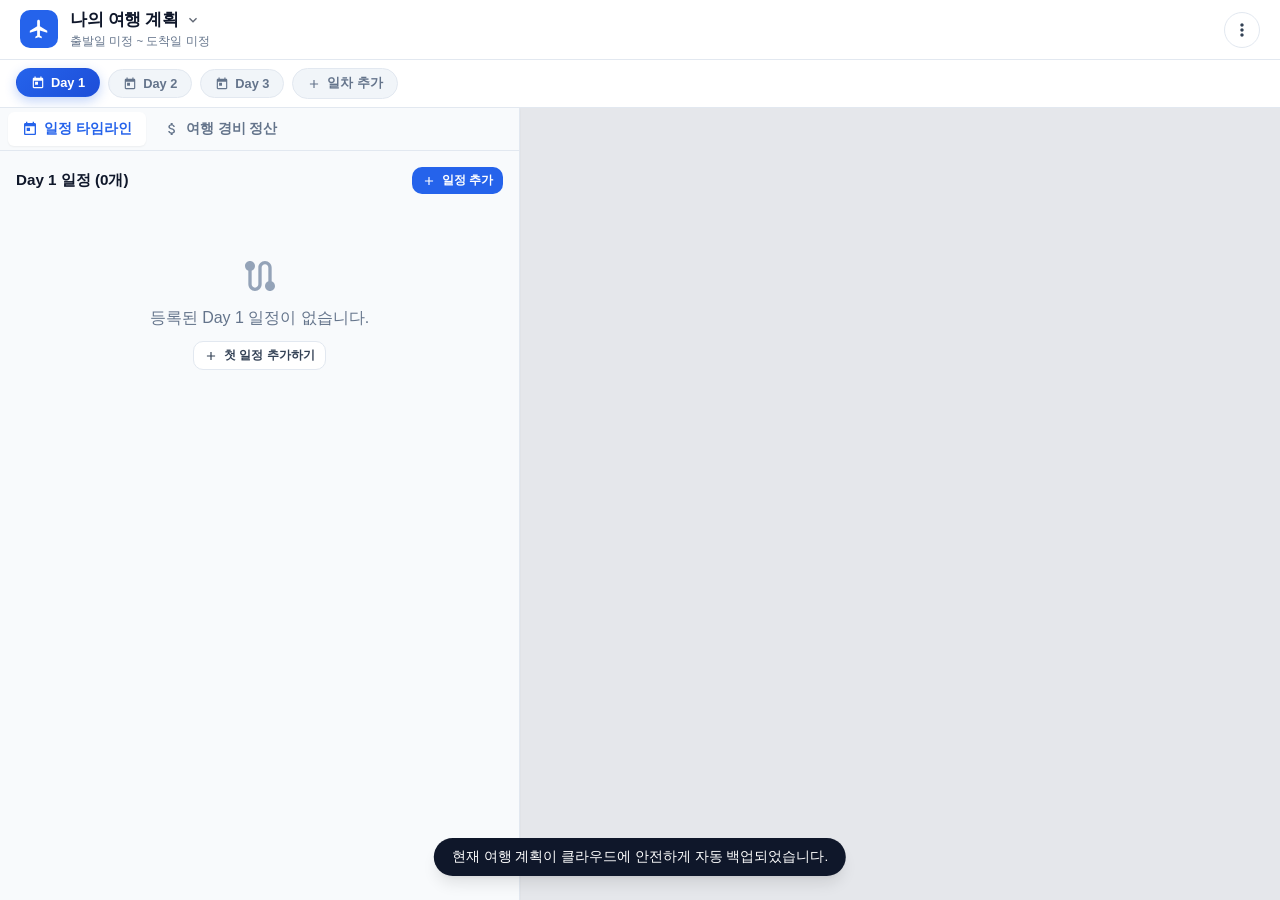
==== index.html @ 0f8a9bb4 "feat(bottomsheet): 바텀시트 손잡이 1:1 실시간 드래그 추종 및 본문 최상단 스크롤 풀다운 축소 구현 - 손잡이 드래그 중 CSS !important 충돌을 원천 " ====
<!DOCTYPE html>
<html lang="ko">
<head>
  <!--
    @intent MyTripLog 모바일 바텀시트 손잡이 1:1 실시간 드래그 추종 및 바디 풀다운 축소 제스처 최적화
    @agent  Gemini/manager-develop
    @branch feat/mytriplog-core
    @author @developer_name
    @date   2026-09-29
  -->
  <meta charset="UTF-8" />
  <meta name="viewport" content="width=device-width, initial-scale=1.0, maximum-scale=1.0, user-scalable=no" />
  <title>MyTripLog - 여행 일정 & 1/N 최소 송금 정산기</title>

  <!-- 파비콘 설정 (404 방지 및 브라우저 탭 아이콘) -->
  <link rel="icon" type="image/svg+xml" href="favicon.svg" />
  <link rel="alternate icon" type="image/x-icon" href="favicon.ico" />
  <link rel="apple-touch-icon" href="favicon.svg" />

  <!--
    오픈소스 지도 엔진:
    - Leaflet(OpenStreetMap) 기반의 가볍고 안정적인 여행 지도 뷰포트
  -->
  <link rel="stylesheet" href="https://unpkg.com/leaflet@1.9.4/dist/leaflet.css" crossorigin="" />
  <script src="https://unpkg.com/leaflet@1.9.4/dist/leaflet.js" crossorigin=""></script>

  <!-- LZ-String CDN (무서버 압축 공유) -->
  <script src="https://cdnjs.cloudflare.com/ajax/libs/lz-string/1.5.0/lz-string.min.js" crossorigin=""></script>

  <!-- 스타일시트 (캐시 버스팅 적용) -->
  <link rel="stylesheet" href="css/reset.css?v=20260929_2230" />
  <link rel="stylesheet" href="css/variables.css?v=20260929_2230" />
  <link rel="stylesheet" href="css/layout.css?v=20260929_2230" />
  <link rel="stylesheet" href="css/components.css?v=20260929_2230" />
</head>
<body>
  <div class="app-container">
    <!-- 상단 헤더 -->
    <header class="app-header">
      <div class="header-brand">
        <div class="brand-logo-badge">
          <!-- 비행기 SVG 아이콘 -->
          <svg xmlns="http://www.w3.org/2000/svg" viewBox="0 0 24 24" width="22" height="22" fill="currentColor">
            <path d="M21 16v-2l-8-5V3.5c0-.83-.67-1.5-1.5-1.5S10 2.67 10 3.5V9l-8 5v2l8-2.5V19l-2 1.5V22l3.5-1 3.5 1v-1.5L13 19v-5.5l8 2.5z"/>
          </svg>
        </div>
        <div class="brand-info brand-info-clickable" id="brand-info" role="button" tabindex="0" title="여행 계획 목록 및 비교 열기" style="cursor: pointer;">
          <div class="brand-title-wrap" style="display: inline-flex; align-items: center; gap: 6px;">
            <h1 id="trip-title" class="brand-title">로딩 중...</h1>
            <svg class="brand-title-arrow" xmlns="http://www.w3.org/2000/svg" viewBox="0 0 24 24" width="16" height="16" fill="currentColor" aria-hidden="true" style="opacity: 0.7; flex-shrink: 0;">
              <path d="M7.41 8.59L12 13.17l4.59-4.58L18 10l-6 6-6-6 1.41-1.41z"/>
            </svg>
          </div>
          <div class="brand-meta-row">
            <span id="trip-dday-badge" class="trip-dday-badge hidden">D-Day</span>
            <span id="trip-period" class="brand-period">기간 로딩 중</span>
            <span id="trip-summary-chip" class="trip-summary-chip hidden">일정 요약</span>
          </div>
        </div>
      </div>

      <div class="header-actions">
        <button type="button" id="btn-header-menu" class="btn-header-menu" title="메뉴 열기" aria-label="메뉴 열기" aria-expanded="false">
          <!-- 세로 더보기 점 3개 SVG 아이콘 -->
          <svg xmlns="http://www.w3.org/2000/svg" viewBox="0 0 24 24" width="20" height="20" fill="currentColor">
            <path d="M12 8c1.1 0 2-.9 2-2s-.9-2-2-2-2 .9-2 2 .9 2 2 2zm0 2c-1.1 0-2 .9-2 2s.9 2 2 2 2-.9 2-2-.9-2-2-2zm0 6c-1.1 0-2 .9-2 2s.9 2 2 2 2-.9 2-2-.9-2-2-2z"/>
          </svg>
        </button>
        <!-- 헤더 드롭다운 메뉴 -->
        <div id="header-dropdown-menu" class="header-dropdown-menu hidden" role="menu" aria-label="헤더 설정 메뉴">
          <button type="button" id="btn-menu-edit-trip" class="dropdown-menu-item" role="menuitem">
            <svg xmlns="http://www.w3.org/2000/svg" viewBox="0 0 24 24" width="16" height="16" fill="currentColor">
              <path d="M3 17.25V21h3.75L17.81 9.94l-3.75-3.75L3 17.25zM20.71 7.04c.39-.39.39-1.02 0-1.41l-2.34-2.34c-.39-.39-1.02-.39-1.41 0l-1.83 1.83 3.75 3.75 1.83-1.83z"/>
            </svg>
            <span>여행 정보 수정</span>
          </button>
          <button type="button" id="btn-menu-manage-trips" class="dropdown-menu-item" role="menuitem">
            <svg xmlns="http://www.w3.org/2000/svg" viewBox="0 0 24 24" width="16" height="16" fill="currentColor">
              <path d="M10 4H4c-1.1 0-1.99.9-1.99 2L2 18c0 1.1.9 2 2 2h16c1.1 0 2-.9 2-2V8c0-1.1-.9-2-2-2h-8l-2-2z"/>
            </svg>
            <span>여행 계획 목록 및 비교</span>
          </button>
          <button type="button" id="btn-menu-copy-share" class="dropdown-menu-item" role="menuitem">
            <svg xmlns="http://www.w3.org/2000/svg" viewBox="0 0 24 24" width="16" height="16" fill="currentColor">
              <path d="M3.9 12c0-1.71 1.39-3.1 3.1-3.1h4V7H7c-2.76 0-5 2.24-5 5s2.24 5 5 5h4v-1.9H7c-1.71 0-3.1-1.39-3.1-3.1zM8 13h8v-2H8v2zm9-6h-4v1.9h4c1.71 0 3.1 1.39 3.1 3.1s-1.39 3.1-3.1 3.1h-4V17h4c2.76 0 5-2.24 5-5s-2.24-5-5-5z"/>
            </svg>
            <span>여행 일정 링크 복사</span>
          </button>
          <button type="button" id="btn-menu-maps-config" class="dropdown-menu-item" role="menuitem">
            <svg xmlns="http://www.w3.org/2000/svg" viewBox="0 0 24 24" width="16" height="16" fill="currentColor">
              <path d="M20.5 3l-.16.03L15 5.1 9 3 3.36 4.9c-.21.07-.36.25-.36.48V20.5c0 .28.22.5.5.5l.16-.03L9 18.9l6 2.1 5.64-1.9c.21-.07.36-.25.36-.48V3.5c0-.28-.22-.5-.5-.5zM15 19l-6-2.11V5l6 2.11V19z"/>
            </svg>
            <span>Google Maps 키 설정</span>
          </button>
          <div class="dropdown-menu-divider"></div>
          <button type="button" id="btn-menu-cloud-sync" class="dropdown-menu-item dropdown-menu-cloud" role="menuitem">
            <div class="cloud-menu-icon-wrap">
              <svg xmlns="http://www.w3.org/2000/svg" viewBox="0 0 24 24" width="16" height="16" fill="currentColor">
                <path d="M19.35 10.04C18.67 6.59 15.64 4 12 4 9.11 4 6.6 5.64 5.35 8.04 2.34 8.36 0 10.91 0 14c0 3.31 2.69 6 6 6h13c2.76 0 5-2.24 5-5 0-2.64-2.05-4.78-4.65-4.96zM10 13v-3l4 4-4 4v-3H6v-2h4z"/>
              </svg>
              <span class="sync-dot active"></span>
            </div>
            <div class="cloud-menu-text">
              <span>클라우드 동기화 상태</span>
              <small id="header-menu-cloud-status">실시간 자동 저장 중</small>
            </div>
          </button>
        </div>
      </div>
    </header>

    <!-- 상단 일차(Day) 칩 슬라이더 바 (모바일 및 데스크톱 공통 상단 네비게이션) -->
    <div class="day-chip-slider-wrapper" id="day-chip-slider-wrapper">
      <div class="day-selector-bar" id="day-selector-bar">
        <!-- 일차 칩 동적 렌더링 -->
      </div>
    </div>

    <!-- 메인 분할 뷰 -->
    <main class="app-body">
      <!-- 좌측 사이드 패널 (모바일에서는 출몰형 바텀시트로 변환) -->
      <aside class="side-panel sheet-half" id="side-panel">
        <!-- 모바일 바텀시트 전용 핸들 컨테이너 -->
        <div class="bottom-sheet-handle-container">
          <div class="bottom-sheet-handle" id="bottom-sheet-handle" title="드래그하거나 탭하여 크기 조절">
            <div class="bottom-sheet-handle-bar"></div>
          </div>
        </div>

        <!-- 기능 네비게이션 탭 -->
        <!-- 기능 네비게이션 탭 (일정, 경비) -->
        <nav class="panel-nav-tabs">
          <button type="button" class="panel-nav-btn active" id="tab-timeline">
            <svg xmlns="http://www.w3.org/2000/svg" viewBox="0 0 24 24" width="16" height="16" fill="currentColor">
              <path d="M19 3h-1V1h-2v2H8V1H6v2H5c-1.11 0-1.99.9-1.99 2L3 19c0 1.1.89 2 2 2h14c1.1 0 2-.9 2-2V5c0-1.1-.9-2-2-2zm0 16H5V8h14v11zM7 10h5v5H7z"/>
            </svg>
            <span>일정 타임라인</span>
          </button>
          <button type="button" class="panel-nav-btn" id="tab-expense">
            <svg xmlns="http://www.w3.org/2000/svg" viewBox="0 0 24 24" width="16" height="16" fill="currentColor">
              <path d="M11.8 10.9c-2.27-.59-3-1.2-3-2.15 0-1.09 1.01-1.85 2.7-1.85 1.78 0 2.44.85 2.5 2.1h2.21c-.07-1.72-1.12-3.3-3.21-3.81V3h-3v2.16c-1.94.42-3.5 1.68-3.5 3.61 0 2.31 1.91 3.46 4.7 4.13 2.5.6 3 1.48 3 2.41 0 .69-.49 1.79-2.7 1.79-2.06 0-2.87-.92-2.98-2.1h-2.2c.12 2.19 1.76 3.42 3.68 3.83V21h3v-2.15c1.95-.37 3.5-1.5 3.5-3.55 0-2.84-2.43-3.81-4.7-4.4z"/>
            </svg>
            <span>여행 경비 정산</span>
          </button>
        </nav>

        <!-- 탭 컨텐츠 영역 -->
        <div class="panel-content-area" id="panel-content-area">
          <!-- 타임라인 또는 정산 또는 공유 렌더링 -->
        </div>
      </aside>

      <!-- 우측 여행 지도 뷰포트 영역 -->
      <section class="map-view-container" aria-label="여행 지도">
        <div id="map-container"></div>
      </section>
    </main>

    <!-- 모바일 전용 네이티브 앱 스타일 하단 네비게이션 바 -->
    <nav class="mobile-bottom-nav" id="mobile-bottom-nav" aria-label="모바일 하단 내비게이션">
      <button type="button" class="m-nav-item" id="m-nav-map" data-target="map">
        <div class="m-nav-icon">
          <!-- 지도 SVG 아이콘 -->
          <svg xmlns="http://www.w3.org/2000/svg" viewBox="0 0 24 24" width="22" height="22" fill="currentColor">
            <path d="M20.5 3l-.16.03L15 5.1 9 3 3.36 4.9c-.21.07-.36.25-.36.48V20.5c0 .28.22.5.5.5l.16-.03L9 18.9l6 2.1 5.64-1.9c.21-.07.36-.25.36-.48V3.5c0-.28-.22-.5-.5-.5zM15 19l-6-2.11V5l6 2.11V19z"/>
          </svg>
        </div>
        <span class="m-nav-label">지도</span>
      </button>

      <button type="button" class="m-nav-item" id="m-nav-timeline" data-target="timeline">
        <div class="m-nav-icon">
          <!-- 캘린더/일정 SVG 아이콘 -->
          <svg xmlns="http://www.w3.org/2000/svg" viewBox="0 0 24 24" width="22" height="22" fill="currentColor">
            <path d="M19 3h-1V1h-2v2H8V1H6v2H5c-1.11 0-1.99.9-1.99 2L3 19c0 1.1.89 2 2 2h14c1.1 0 2-.9 2-2V5c0-1.1-.9-2-2-2zm0 16H5V8h14v11zM7 10h5v5H7z"/>
          </svg>
        </div>
        <span class="m-nav-label">일정</span>
      </button>

      <button type="button" class="m-nav-item" id="m-nav-add" title="새 일정 추가" aria-label="새 일정 추가">
        <div class="m-nav-icon">
          <!-- 플러스 SVG 아이콘 -->
          <svg xmlns="http://www.w3.org/2000/svg" viewBox="0 0 24 24" width="22" height="22" fill="currentColor">
            <path d="M19 13h-6v6h-2v-6H5v-2h6V5h2v6h6v2z"/>
          </svg>
        </div>
        <span class="m-nav-label">추가</span>
      </button>

      <button type="button" class="m-nav-item" id="m-nav-expense" data-target="expense">
        <div class="m-nav-icon">
          <!-- 경비/화폐 SVG 아이콘 -->
          <svg xmlns="http://www.w3.org/2000/svg" viewBox="0 0 24 24" width="22" height="22" fill="currentColor">
            <path d="M11.8 10.9c-2.27-.59-3-1.2-3-2.15 0-1.09 1.01-1.85 2.7-1.85 1.78 0 2.44.85 2.5 2.1h2.21c-.07-1.72-1.12-3.3-3.21-3.81V3h-3v2.16c-1.94.42-3.5 1.68-3.5 3.61 0 2.31 1.91 3.46 4.7 4.13 2.5.6 3 1.48 3 2.41 0 .69-.49 1.79-2.7 1.79-2.06 0-2.87-.92-2.98-2.1h-2.2c.12 2.19 1.76 3.42 3.68 3.83V21h3v-2.15c1.95-.37 3.5-1.5 3.5-3.55 0-2.84-2.43-3.81-4.7-4.4z"/>
          </svg>
        </div>
        <span class="m-nav-label">경비</span>
      </button>
    </nav>
  </div>

  <!-- 지도 핀 위치 선택 오버레이 바 -->
  <div id="pin-picker-bar" class="pin-picker-bar hidden">
    <div class="pin-picker-info">
      <span class="pin-picker-guide">지도에서 원하는 위치를 클릭하세요</span>
      <span class="pin-picker-address" id="pin-picker-address">위치를 선택해 주세요</span>
    </div>
    <div class="pin-picker-actions">
      <button type="button" id="btn-pin-picker-cancel" class="btn btn-secondary btn-sm">취소</button>
      <button type="button" id="btn-pin-picker-confirm" class="btn btn-primary btn-sm" disabled>선택 완료</button>
    </div>
  </div>

  <!-- 공통 모달 대화상자 -->
  <div class="modal-overlay" id="modal-overlay" role="dialog" aria-modal="true">
    <div class="modal-dialog">
      <div class="modal-header">
        <h2 id="modal-title" class="modal-title">일정 편집</h2>
        <button type="button" id="modal-close-btn" class="btn-icon" aria-label="닫기">
          <svg xmlns="http://www.w3.org/2000/svg" viewBox="0 0 24 24" width="20" height="20" fill="currentColor">
            <path d="M19 6.41L17.59 5 12 10.59 6.41 5 5 6.41 10.59 12 5 17.59 6.41 19 12 13.41 17.59 19 19 17.59 13.41 12z"/>
          </svg>
        </button>
      </div>
      <div class="modal-body" id="modal-container">
        <!-- 동적 폼 삽입 -->
      </div>
    </div>
  </div>

  <!-- 사진 전체 화면 라이트박스 (갤러리 네비게이션 및 카운터 포함) -->
  <div class="lightbox-overlay" id="lightbox-overlay" role="dialog" aria-modal="true">
    <button type="button" class="lightbox-close-btn" id="btn-close-lightbox" title="닫기">&times;</button>
    <button type="button" class="lightbox-nav-btn prev hidden" id="btn-lightbox-prev" title="이전 사진">
      <svg xmlns="http://www.w3.org/2000/svg" viewBox="0 0 24 24" width="28" height="28" fill="currentColor"><path d="M15.41 7.41L14 6l-6 6 6 6 1.41-1.41L10.83 12z"/></svg>
    </button>
    <div class="lightbox-content-box">
      <img id="lightbox-img" src="" alt="확대 사진" />
      <div id="lightbox-counter" class="lightbox-counter hidden">1 / 1</div>
    </div>
    <button type="button" class="lightbox-nav-btn next hidden" id="btn-lightbox-next" title="다음 사진">
      <svg xmlns="http://www.w3.org/2000/svg" viewBox="0 0 24 24" width="28" height="28" fill="currentColor"><path d="M10 6L8.59 7.41 13.17 12l-4.58 4.59L10 18l6-6z"/></svg>
    </button>
  </div>

  <!-- 토스트 알림 컨테이너 -->
  <div class="toast-container" id="toast-container"></div>

  <!-- Supabase 공식 클라이언트 라이브러리 및 연동 매니저 -->
  <script src="https://cdn.jsdelivr.net/npm/@supabase/supabase-js@2"></script>
  <script src="js/supabase.js?v=20260929_2230"></script>

  <!-- 스크립트 모듈 로드 (캐시 버스팅 적용) -->
  <script src="js/icons.js?v=20260929_2230"></script>
  <script src="js/db.js?v=20260929_2230"></script>
  <script src="js/expense.js?v=20260929_2230"></script>
  <script src="js/store.js?v=20260929_2230"></script>
  <script src="js/geocoder.js?v=20260929_2230"></script>
  <script src="js/map.js?v=20260929_2230"></script>
  <script src="js/forms.js?v=20260929_2230"></script>
  <script src="js/share.js?v=20260929_2230"></script>
  <script src="js/app.js?v=20260929_2230"></script>
</body>
</html>
---- css/variables.css ----
/**
 * @intent 디자인 시스템 토큰(CSS 변수) - 색상, 여백, 타이포그래피, 그림자, Z-Index
 * @agent  Gemini/manager-develop
 * @branch feat/mytriplog-core
 * @author @developer_name
 * @date   2026-09-29
 */

:root {
  /* 주요 브랜드 및 테마 색상 */
  --primary-50: #eff6ff;
  --primary-100: #dbeafe;
  --primary-500: #3b82f6;
  --primary-600: #2563eb;
  --primary-700: #1d4ed8;

  --accent-teal: #0d9488;
  --accent-emerald: #059669;
  --accent-amber: #d97706;
  --accent-rose: #e11d48;
  --accent-purple: #7c3aed;
  --accent-cyan: #0891b2;

  /* 6대 카테고리 컬러 */
  --cat-flight: #2563eb;
  --cat-airport: #0891b2;
  --cat-hotel: #7c3aed;
  --cat-attraction: #059669;
  --cat-dining: #d97706;
  --cat-transit: #4b5563;

  /* 일차별 테마 컬러 */
  --day-1: #2563eb;
  --day-2: #059669;
  --day-3: #d97706;
  --day-4: #db2777;
  --day-5: #7c3aed;

  /* 뉴트럴 그레이 스케일 */
  --gray-50: #f8fafc;
  --gray-100: #f1f5f9;
  --gray-200: #e2e8f0;
  --gray-300: #cbd5e1;
  --gray-400: #94a3b8;
  --gray-500: #64748b;
  --gray-600: #475569;
  --gray-700: #334155;
  --gray-800: #1e293b;
  --gray-900: #0f172a;

  /* 서피스 및 배경 */
  --bg-app: #f1f5f9;
  --bg-surface: #ffffff;
  --bg-surface-subtle: #f8fafc;

  /* 텍스트 */
  --text-main: #0f172a;
  --text-muted: #64748b;
  --text-dim: #94a3b8;
  --text-inverse: #ffffff;

  /* 테두리 및 라디우스 */
  --border-subtle: #e2e8f0;
  --border-focus: #3b82f6;
  --radius-sm: 6px;
  --radius-md: 10px;
  --radius-lg: 16px;
  --radius-full: 9999px;

  /* 그림자 */
  --shadow-sm: 0 1px 2px 0 rgba(0, 0, 0, 0.05);
  --shadow-md: 0 4px 6px -1px rgba(0, 0, 0, 0.08), 0 2px 4px -2px rgba(0, 0, 0, 0.06);
  --shadow-lg: 0 10px 15px -3px rgba(0, 0, 0, 0.1), 0 4px 6px -4px rgba(0, 0, 0, 0.08);
  --shadow-sheet: 0 -8px 24px -4px rgba(0, 0, 0, 0.15);

  /* 애니메이션 및 전환 */
  --transition-fast: 150ms ease;
  --transition-normal: 250ms ease;
  --transition-slow: 350ms cubic-bezier(0.16, 1, 0.3, 1);

  /* 레이아웃 계층 (Z-Index) - 바텀시트 및 내비게이션 위로 모달 최상단 노출 보장 */
  --z-map: 1;
  --z-map-controls: 500;
  --z-panel: 1000;
  --z-header: 2000;
  --z-day-chips: 2100;
  --z-bottomsheet: 8000;
  --z-bottom-nav: 9000;
  --z-dropdown: 9500;
  --z-modal: 10000;
  --z-lightbox: 11000;
  --z-toast: 12000;


  /* 트래블 앱 감성 그라디언트 토큰 */
  --grad-travel-hero: linear-gradient(135deg, #1e40af 0%, #3b82f6 50%, #06b6d4 100%);
  --grad-card-shine: linear-gradient(120deg, rgba(255, 255, 255, 0.6) 0%, rgba(255, 255, 255, 0) 100%);
  --grad-day-active: linear-gradient(135deg, #2563eb 0%, #1d4ed8 100%);
  --grad-expense-hero: linear-gradient(135deg, #0f172a 0%, #1e293b 60%, #334155 100%);
  --grad-dday-badge: linear-gradient(135deg, #f97316 0%, #ea580c 100%);

  /* 스루라인(동선 연결선) 토큰 */
  --timeline-line-color: #cbd5e1;
  --timeline-line-active: #3b82f6;
  --timeline-line-width: 2px;
  --timeline-node-size: 26px;

  /* 애플 및 네이티브 모바일 앱 스타일 소프트 섀도우 */
  --shadow-card-elevated: 0 10px 25px -5px rgba(15, 23, 42, 0.08), 0 8px 10px -6px rgba(15, 23, 42, 0.04);
  --shadow-app-float: 0 20px 35px -8px rgba(15, 23, 42, 0.14), 0 6px 14px -3px rgba(15, 23, 42, 0.06);
  --shadow-glow-primary: 0 4px 16px rgba(37, 99, 235, 0.3);
  --shadow-glow-day: 0 4px 12px rgba(37, 99, 235, 0.28);

  /* 글래스모피즘 서피스 토큰 */
  --glass-bg: rgba(255, 255, 255, 0.85);
  --glass-border: rgba(255, 255, 255, 0.45);
  --glass-blur: blur(20px);
  --glass-shadow: 0 8px 32px 0 rgba(31, 38, 135, 0.07);

  /* 반응형 및 SafeArea 토큰 */
  --safe-area-top: env(safe-area-inset-top, 0px);
  --safe-area-bottom: env(safe-area-inset-bottom, 0px);
  --app-height: 100dvh;
}
---- css/layout.css ----
/**
 * @intent 반응형 스플릿 뷰(Desktop) & 3단계 터치 바텀시트(Mobile) 레이아웃
 * @agent  Gemini/manager-develop
 * @branch feat/mytriplog-core
 * @author @developer_name
 * @date   2026-09-29
 */

/* 전체 뷰포트 레이아웃 */
.app-container {
  display: flex;
  flex-direction: column;
  height: 100vh;
  height: var(--app-height, 100dvh);
  min-height: -webkit-fill-available;
  width: 100vw;
  overflow: hidden;
  background-color: var(--bg-app);
}


/* 상단 메인 헤더 */
.app-header {
  display: flex;
  align-items: center;
  justify-content: space-between;
  height: 60px;
  padding: 0 20px;
  background-color: var(--bg-surface);
  border-bottom: 1px solid var(--border-subtle);
  z-index: var(--z-header);
  flex-shrink: 0;
}

.header-brand {
  display: flex;
  align-items: center;
  gap: 12px;
  min-width: 0;
}

.brand-logo-badge {
  display: flex;
  align-items: center;
  justify-content: center;
  width: 38px;
  height: 38px;
  border-radius: var(--radius-md);
  background-color: var(--primary-600);
  color: #ffffff;
  flex-shrink: 0;
}

.brand-info {
  display: flex;
  flex-direction: column;
  justify-content: center;
  min-width: 0;
}

.brand-title {
  font-size: 1.05rem;
  font-weight: 700;
  color: var(--text-main);
  letter-spacing: -0.02em;
  line-height: 1.25;
  white-space: nowrap;
  overflow: hidden;
  text-overflow: ellipsis;
}

.brand-period {
  font-size: 0.72rem;
  color: var(--text-muted);
  font-weight: 500;
  white-space: nowrap;
  overflow: hidden;
  text-overflow: ellipsis;
}

.brand-meta-row {
  display: flex;
  align-items: center;
  gap: 6px;
  margin-top: 3px;
  min-width: 0;
}

.trip-dday-badge {
  display: inline-flex;
  align-items: center;
  justify-content: center;
  padding: 1.5px 7px;
  border-radius: var(--radius-full);
  font-size: 0.68rem;
  font-weight: 700;
  color: #ffffff;
  background: var(--grad-dday-badge);
  box-shadow: 0 2px 6px rgba(234, 88, 12, 0.28);
  white-space: nowrap;
  flex-shrink: 0;
  letter-spacing: -0.01em;
}

.trip-dday-badge.hidden {
  display: none !important;
}

.trip-summary-chip {
  display: inline-flex;
  align-items: center;
  padding: 1.5px 6px;
  border-radius: var(--radius-full);
  font-size: 0.68rem;
  font-weight: 600;
  color: var(--primary-700);
  background-color: var(--primary-50);
  border: 1px solid var(--primary-100);
  white-space: nowrap;
  flex-shrink: 0;
}

.trip-summary-chip.hidden {
  display: none !important;
}

.header-actions {
  display: flex;
  align-items: center;
  gap: 8px;
  flex-shrink: 0;
  position: relative;
}

/* 헤더 액션 버튼 (데스크톱 컴팩트 캡슐 / 모바일 원형 아이콘) */
.btn-header-action {
  display: inline-flex;
  align-items: center;
  justify-content: center;
  gap: 6px;
  height: 36px;
  padding: 0 12px;
  border: 1px solid var(--border-subtle);
  border-radius: var(--radius-full);
  background-color: var(--bg-surface);
  color: var(--gray-700);
  font-size: 0.8rem;
  font-weight: 600;
  cursor: pointer;
  transition: all var(--transition-fast);
  box-shadow: var(--shadow-xs);
  flex-shrink: 0;
}

.btn-header-action svg {
  width: 18px;
  height: 18px;
  fill: currentColor;
  flex-shrink: 0;
}

.btn-header-action:hover {
  background-color: var(--gray-100);
  color: var(--primary-600);
  border-color: var(--primary-300);
  box-shadow: var(--shadow-sm);
}

.btn-header-action:active {
  transform: scale(0.94);
  background-color: var(--gray-200);
}

/* 메인 작업 영역: 데스크톱 스플릿 뷰 */
.app-body {
  display: flex;
  flex: 1;
  position: relative;
  overflow: hidden;
}

/* 좌측 사이드바 패널 (일정 타임라인, 정산, 공유) */
.side-panel {
  display: flex;
  flex-direction: column;
  width: 520px;
  max-width: 45vw;
  background-color: var(--bg-surface);
  border-right: 1px solid var(--border-subtle);
  z-index: var(--z-panel);
  position: relative;
  box-shadow: var(--shadow-sm);
  transition: transform var(--transition-normal);
}

/* 패널 상단 네비게이션 탭 */
.panel-nav-tabs {
  display: flex;
  align-items: center;
  border-bottom: 1px solid var(--border-subtle);
  background-color: var(--bg-surface-subtle);
  padding: 4px 8px;
  gap: 4px;
}

.panel-nav-btn {
  display: flex;
  align-items: center;
  gap: 6px;
  padding: 8px 14px;
  border-radius: var(--radius-sm);
  font-size: 0.85rem;
  font-weight: 600;
  color: var(--text-muted);
  transition: all var(--transition-fast);
}

.panel-nav-btn:hover {
  background-color: var(--gray-200);
  color: var(--text-main);
}

.panel-nav-btn.active {
  background-color: var(--bg-surface);
  color: var(--primary-600);
  box-shadow: var(--shadow-sm);
}

/* 상단 일차(Day) 칩 슬라이더 */
.day-chip-slider-wrapper {
  background-color: var(--bg-surface);
  border-bottom: 1px solid var(--border-subtle);
  padding: 8px 16px;
  overflow-x: auto;
  overflow-y: hidden;
  white-space: nowrap;
  scrollbar-width: none;
  -ms-overflow-style: none;
  -webkit-overflow-scrolling: touch;
  scroll-behavior: smooth;
  z-index: 90;
}

.day-chip-slider-wrapper::-webkit-scrollbar {
  display: none;
}

.day-selector-bar {
  display: flex;
  align-items: center;
  gap: 8px;
  width: max-content;
}

.day-chip {
  flex-shrink: 0;
  display: inline-flex;
  align-items: center;
  gap: 6px;
  padding: 6px 14px;
  border-radius: var(--radius-full);
  font-size: 0.8rem;
  font-weight: 600;
  background-color: var(--gray-100);
  color: var(--text-muted);
  border: 1px solid var(--border-subtle);
  transition: all var(--transition-fast);
  cursor: pointer;
  user-select: none;
  -webkit-tap-highlight-color: transparent;
}

.day-chip:hover {
  background-color: var(--gray-200);
  color: var(--gray-800);
}

.day-chip:active {
  transform: scale(0.96);
}

.day-chip.active {
  background: var(--grad-day-active);
  color: #ffffff;
  border-color: transparent;
  box-shadow: var(--shadow-glow-day);
  transform: translateY(-1px);
}

.day-chip.active:hover {
  filter: brightness(1.05);
}

/* 패널 컨텐츠 스크롤 영역 */
.panel-content-area {
  flex: 1;
  overflow-y: auto;
  overscroll-behavior-y: contain;
  -webkit-overflow-scrolling: touch;
  padding: 16px;
  background-color: var(--bg-surface-subtle);
}

/* 우측 지도 뷰 */
.map-view-container {
  flex: 1;
  position: relative;
  height: 100%;
  background-color: #e5e7eb;
}

#map-container {
  width: 100%;
  height: 100%;
}


/* 플로팅 컨트롤 (지도 위) */
.map-floating-controls {
  position: absolute;
  top: 16px;
  right: 16px;
  z-index: 1000;
  display: flex;
  flex-direction: column;
  gap: 8px;
}

.btn-floating {
  display: flex;
  align-items: center;
  gap: 6px;
  padding: 10px 16px;
  border-radius: var(--radius-full);
  background-color: var(--bg-surface);
  color: var(--text-main);
  box-shadow: var(--shadow-md);
  font-size: 0.85rem;
  font-weight: 600;
  border: 1px solid var(--border-subtle);
  transition: all var(--transition-fast);
}

.btn-floating:hover {
  background-color: var(--primary-50);
  color: var(--primary-600);
  border-color: var(--primary-500);
}

.btn-floating.active {
  background-color: var(--primary-600);
  color: #ffffff;
  border-color: var(--primary-600);
}

/* ==========================================================================
   반응형 레이아웃 및 모바일 특화 바텀시트/하단 내비 (Desktop / Tablet / Mobile)
   ========================================================================== */
.bottom-sheet-handle-container {
  display: none;
}

.mobile-bottom-nav {
  display: none !important;
}

/* 태블릿 가로 (901px ~ 1150px) */
@media (min-width: 901px) and (max-width: 1150px) {
  .side-panel {
    width: 440px;
    max-width: 45vw;
  }
}

/* 모바일 및 태블릿 세로 (900px 이하) */
@media (max-width: 900px) {
  .app-body {
    flex-direction: column;
  }

  .map-view-container {
    position: absolute;
    top: 0;
    left: 0;
    width: 100%;
    height: 100%;
  }

  /* 상단 Day 칩 슬라이더 모바일 특화 스타일 */
  .day-chip-slider-wrapper {
    position: relative;
    z-index: 8000 !important;
    padding: 6px 12px;
    background-color: rgba(255, 255, 255, 0.98);
    backdrop-filter: blur(8px);
    box-shadow: 0 1px 4px rgba(0, 0, 0, 0.08);
  }

  /**
   * @intent 모바일 바텀시트 프리미엄 디자인 및 순수 transform 기반 고속 GPU 모션 최적화
   * @agent  Gemini/manager-develop
   * @branch feat/mytriplog-core
   * @author @developer_name
   * @date   2026-09-29
   */
  .side-panel {
    position: fixed !important;
    bottom: 62px !important; /* 모바일 하단 네비게이션 바 높이와 1px 오차 없이 일체화 */
    left: 0 !important;
    right: 0 !important;
    width: 100% !important;
    max-width: 100vw !important;
    background-color: var(--bg-surface);
    border-radius: 28px 28px 0 0;
    box-shadow: 0 -12px 36px rgba(15, 23, 42, 0.12), 0 -2px 8px rgba(15, 23, 42, 0.04) !important;
    z-index: var(--z-bottomsheet) !important;
    height: calc(100vh - 62px) !important;
    height: calc(100dvh - 62px) !important;
    transition: transform 0.38s cubic-bezier(0.2, 0.9, 0.3, 1);
    will-change: transform;
    overflow: hidden;
  }

  /* 손가락 터치/마우스 드래그 중 transition 해제 및 GPU 최적화 */
  .side-panel.is-dragging {
    transition: none !important;
    will-change: transform;
  }

  /* 4단계 바텀시트 상태 (hidden / peek / half / full) - 드래그 중이 아닐 때만 CSS transform 적용 */
  .side-panel:not(.is-dragging).sheet-full {
    transform: translateY(0);
  }

  .side-panel:not(.is-dragging).sheet-half {
    transform: translateY(52%);
  }

  .side-panel:not(.is-dragging).sheet-peek {
    transform: translateY(calc(100% - 68px));
  }

  .side-panel:not(.is-dragging).sheet-hidden {
    transform: translateY(calc(100% + 80px));
    pointer-events: none;
  }

  /* 모바일 바텀시트 상단 핸들 컨테이너 (border-bottom 구분선 제거 및 상단 safe-area 여백 대응) */
  .bottom-sheet-handle-container {
    display: flex;
    align-items: center;
    justify-content: center;
    padding: max(10px, env(safe-area-inset-top, 0px)) 0 4px;
    min-height: 24px;
    height: auto;
    width: 100%;
    touch-action: none;
    -webkit-user-select: none;
    user-select: none;
    cursor: grab;
    border-bottom: none;
  }

  .bottom-sheet-handle-container:active {
    cursor: grabbing;
  }

  .bottom-sheet-handle {
    width: 100%;
    display: flex;
    justify-content: center;
    align-items: center;
    cursor: grab;
    padding: 2px 0;
  }

  .bottom-sheet-handle:active {
    cursor: grabbing;
  }

  .bottom-sheet-handle-bar {
    width: 44px;
    height: 5px;
    background-color: rgba(148, 163, 184, 0.55);
    border-radius: 9999px;
    transition: background-color 0.2s, transform 0.2s;
  }

  .bottom-sheet-handle:hover .bottom-sheet-handle-bar,
  .bottom-sheet-handle:active .bottom-sheet-handle-bar,
  .bottom-sheet-handle-container:hover .bottom-sheet-handle-bar,
  .bottom-sheet-handle-container:active .bottom-sheet-handle-bar,
  .side-panel.is-dragging .bottom-sheet-handle-bar {
    background-color: var(--gray-500);
    transform: scaleX(1.15);
  }

  /**
   * @intent 모바일 바텀시트 내 중복 탭 제거 (화면 하단 네비게이션 바로 일원화)
   * @agent  Gemini/manager-develop
   * @branch feat/mytriplog-core
   * @author @developer_name
   * @date   2026-09-29
   */
  .panel-nav-tabs {
    display: none !important;
  }

  /* 모바일 하단 네비게이션 바 (글래스모피즘 및 네이티브 햅틱 인터랙션) */
  .mobile-bottom-nav {
    display: flex !important;
    position: fixed !important;
    bottom: 0 !important;
    left: 0 !important;
    right: 0 !important;
    height: 62px !important;
    background: rgba(255, 255, 255, 0.85) !important;
    backdrop-filter: blur(20px) !important;
    -webkit-backdrop-filter: blur(20px) !important;
    border-top: 1px solid rgba(226, 232, 240, 0.8) !important;
    align-items: stretch;
    justify-content: space-around;
    z-index: var(--z-bottom-nav) !important;
    box-shadow: 0 -8px 24px rgba(15, 23, 42, 0.06) !important;
    padding-bottom: env(safe-area-inset-bottom, 0px);
  }

  .m-nav-item {
    flex: 1;
    display: flex;
    flex-direction: column;
    align-items: center;
    justify-content: center;
    height: 100%;
    background: none;
    border: none;
    cursor: pointer;
    color: var(--gray-500);
    padding: 6px 0 4px 0;
    gap: 3px;
    transition: color var(--transition-fast), transform 0.15s cubic-bezier(0.34, 1.56, 0.64, 1);
    position: relative;
    user-select: none;
    -webkit-tap-highlight-color: transparent;
  }

  .m-nav-item:active {
    transform: scale(0.92);
  }

  .m-nav-item.active {
    color: var(--primary-600) !important;
  }

  .m-nav-item.active .m-nav-icon {
    transform: scale(1.1);
  }

  .m-nav-icon {
    display: flex;
    align-items: center;
    justify-content: center;
    width: 24px;
    height: 24px;
    transition: transform 0.2s cubic-bezier(0.34, 1.56, 0.64, 1);
  }

  .m-nav-item:focus {
    outline: none;
  }

  .m-nav-item:focus-visible {
    outline: 2px solid var(--primary-500);
    outline-offset: -2px;
  }

  .m-nav-item.active {
    color: var(--primary-600) !important;
  }

  .m-nav-item.active .m-nav-label {
    font-weight: 700;
  }

  /* 마우스 호버가 지원되는 환경에서만 :hover 스타일 적용 (모바일 터치 시 잔류 방지) */
  @media (hover: hover) and (pointer: fine) {
    .m-nav-item:hover {
      color: var(--primary-600);
    }
  }

  .m-nav-icon {
    display: flex;
    align-items: center;
    justify-content: center;
    width: 24px;
    height: 24px;
  }

  .m-nav-icon svg {
    width: 22px;
    height: 22px;
  }

  .m-nav-label {
    font-size: 0.68rem;
    font-weight: 600;
    line-height: 1;
  }


  /**
   * @intent 모바일 바텀시트 내부 패딩 및 스크롤 영역 최적화 (손잡이 아래 자연스러운 여백 연결 및 하단 스크롤 숨통 여백)
   * @agent  Gemini/manager-develop
   * @branch feat/mytriplog-core
   * @author @developer_name
   * @date   2026-09-29
   */
  .panel-content-area {
    padding: 12px 14px 48px;
    -webkit-overflow-scrolling: touch;
  }

  /* 지도 플로팅 버튼 모바일 위치 */
  .map-floating-controls {
    top: 12px;
    right: 12px;
    z-index: 850;
  }

  .btn-floating {
    padding: 8px 12px;
    font-size: 0.8rem;
  }
}

/* 모바일 폰 뷰포트 (640px 이하) */
@media (max-width: 640px) {
  .app-header {
    height: 56px;
    padding: 0 12px;
  }

  .brand-logo-badge {
    width: 34px;
    height: 34px;
  }

  .brand-logo-badge svg {
    width: 19px;
    height: 19px;
  }

  .brand-title {
    font-size: 0.95rem;
    max-width: calc(100vw - 110px);
    white-space: nowrap;
    overflow: hidden;
    text-overflow: ellipsis;
  }

  .brand-period {
    font-size: 0.68rem;
    max-width: calc(100vw - 110px);
    white-space: nowrap;
    overflow: hidden;
    text-overflow: ellipsis;
  }

  /* 헤더 액션 버튼: 텍스트 숨김 및 선명한 38x38px 원형 버튼 */
  .btn-header-label {
    display: none;
  }

  .btn-header-action {
    width: 38px;
    height: 38px;
    padding: 0;
    border-radius: var(--radius-full);
    border: 1px solid var(--border-subtle);
    background-color: var(--gray-50);
  }

  .btn-header-action svg {
    width: 20px;
    height: 20px;
    color: var(--gray-700);
  }

  .header-actions {
    gap: 6px;
  }

  .panel-nav-btn {
    padding: 6px 10px;
    font-size: 0.8rem;
    gap: 4px;
  }

  .day-chip {
    padding: 5px 10px;
    font-size: 0.75rem;
  }
}

/* 초소형 모바일 (380px 이하) */
@media (max-width: 380px) {
  .app-header {
    padding: 0 8px;
  }

  .header-brand {
    gap: 8px;
  }

  .brand-title {
    max-width: calc(100vw - 90px);
    font-size: 0.88rem;
  }

  .brand-period {
    max-width: calc(100vw - 90px);
    font-size: 0.65rem;
  }

  .btn-header-action {
    width: 34px;
    height: 34px;
  }

  .btn-header-action svg {
    width: 18px;
    height: 18px;
  }

  .header-actions {
    gap: 4px;
  }

  .panel-nav-tabs {
    padding: 3px 4px;
  }

  .panel-nav-btn {
    padding: 6px 6px;
    font-size: 0.75rem;
  }
}

/* 모달 오픈 시 배경 스크롤 차단 및 터치 간섭 방지 */
body.modal-open {
  overflow: hidden !important;
}

body.modal-open .mobile-bottom-nav {
  pointer-events: none !important;
}
---- css/components.css ----
/**
 * @intent 컴포넌트 UI 스타일 - 타임라인 카드, 모달, 정산 패널, 라이트박스, 토스트
 * @agent  Gemini/manager-develop
 * @branch feat/mytriplog-core
 * @author @developer_name
 * @date   2026-09-29
 */

/* ==========================================================================
   기본 버튼 및 뱃지 스타일
   ========================================================================== */
.btn {
  display: inline-flex;
  align-items: center;
  justify-content: center;
  gap: 6px;
  padding: 8px 16px;
  border-radius: var(--radius-md);
  font-size: 0.875rem;
  font-weight: 600;
  transition: all var(--transition-fast);
  white-space: nowrap;
}

.btn-sm {
  padding: 5px 10px;
  font-size: 0.775rem;
}

.btn-primary {
  background-color: var(--primary-600);
  color: #ffffff;
}

.btn-primary:hover {
  background-color: var(--primary-700);
}

.btn-secondary {
  background-color: var(--gray-200);
  color: var(--gray-800);
}

.btn-secondary:hover {
  background-color: var(--gray-300);
}

.btn-outline {
  border: 1px solid var(--border-subtle);
  background-color: #ffffff;
  color: var(--gray-700);
}

.btn-outline:hover {
  border-color: var(--gray-400);
  background-color: var(--gray-50);
}

.btn-danger {
  background-color: #fee2e2;
  color: #b91c1c;
  border: 1px solid #fecaca;
}

.btn-danger:hover {
  background-color: #fca5a5;
}

.btn-icon {
  padding: 8px;
  border-radius: var(--radius-sm);
  color: var(--gray-600);
}

.btn-icon:hover {
  background-color: var(--gray-100);
  color: var(--gray-900);
}

.btn:disabled,
.btn-primary:disabled,
.btn-secondary:disabled,
.btn-outline:disabled {
  opacity: 0.5 !important;
  cursor: not-allowed !important;
  pointer-events: none;
}

/* ==========================================================================
/* ==========================================================================
   타임라인 카드 및 스루라인(Vertical Flow Path)
   ========================================================================== */
.timeline-container {
  display: flex;
  flex-direction: column;
  gap: 12px;
}

.timeline-flow-wrapper {
  display: flex;
  flex-direction: column;
  position: relative;
  width: 100%;
}

.timeline-flow-item {
  display: flex;
  gap: 12px;
  position: relative;
  margin-bottom: 16px;
  align-items: stretch;
}

.timeline-flow-item:last-child {
  margin-bottom: 0;
}

/* 좌측 동선 레인: 순번 마커 + 수직 스루라인 */
.timeline-flow-lane {
  display: flex;
  flex-direction: column;
  align-items: center;
  flex-shrink: 0;
  width: var(--timeline-node-size, 26px);
  position: relative;
  padding-top: 14px;
}

.card-order-marker {
  display: inline-flex;
  align-items: center;
  justify-content: center;
  width: var(--timeline-node-size, 26px);
  height: var(--timeline-node-size, 26px);
  border-radius: var(--radius-full);
  background-color: #ffffff;
  border: 2px solid var(--primary-600);
  color: var(--primary-600);
  font-size: 0.75rem;
  font-weight: 800;
  z-index: 2;
  box-shadow: 0 2px 6px rgba(37, 99, 235, 0.15);
  transition: all var(--transition-fast);
}

.timeline-flow-item.is-active .card-order-marker,
.timeline-item-card.is-active ~ .timeline-flow-lane .card-order-marker {
  background: var(--primary-600);
  color: #ffffff;
  box-shadow: var(--shadow-glow-primary);
  transform: scale(1.08);
}

.timeline-through-line {
  position: absolute;
  top: 40px;
  bottom: -20px;
  left: 50%;
  transform: translateX(-50%);
  width: var(--timeline-line-width, 2px);
  background-color: var(--timeline-line-color, #cbd5e1);
  z-index: 1;
}

.timeline-flow-item:last-child .timeline-through-line {
  display: none;
}

/* 우측 카드 본체 */
.timeline-item-card {
  flex: 1;
  min-width: 0;
  display: flex;
  flex-direction: column;
  gap: 10px;
  padding: 16px;
  background-color: #ffffff;
  border-radius: 16px;
  border: 1px solid rgba(226, 232, 240, 0.85);
  box-shadow: 0 2px 8px rgba(15, 23, 42, 0.04);
  transition: all var(--transition-fast);
  position: relative;
  cursor: pointer;
}

.timeline-item-card:hover {
  border-color: var(--primary-400);
  box-shadow: var(--shadow-card-elevated);
  transform: translateY(-2px);
}

.timeline-item-card.is-active {
  border-color: var(--primary-500);
  box-shadow: 0 0 0 1.5px var(--primary-500), var(--shadow-card-elevated);
  background-color: #ffffff;
}

.card-header-row {
  display: flex;
  align-items: center;
  justify-content: space-between;
  gap: 8px;
}

.card-header-left {
  display: flex;
  align-items: center;
  gap: 6px;
  flex-wrap: wrap;
}

.card-order-badge {
  display: inline-flex;
  align-items: center;
  justify-content: center;
  width: 24px;
  height: 24px;
  border-radius: var(--radius-full);
  background-color: var(--primary-600);
  color: #ffffff;
  font-size: 0.75rem;
  font-weight: 700;
  margin-right: 4px;
}

.category-tag {
  display: inline-flex;
  align-items: center;
  gap: 5px;
  padding: 3.5px 9px;
  border-radius: var(--radius-full);
  font-size: 0.74rem;
  font-weight: 700;
  letter-spacing: -0.01em;
}

.category-tag.cat-flight {
  background-color: #dbeafe;
  color: var(--cat-flight);
}

.category-tag.cat-airport {
  background-color: #cffafe;
  color: var(--cat-airport);
}

.category-tag.cat-hotel {
  background-color: #ede9fe;
  color: var(--cat-hotel);
}

.category-tag.cat-attraction {
  background-color: #d1fae5;
  color: var(--cat-attraction);
}

.category-tag.cat-dining {
  background-color: #fef3c7;
  color: var(--cat-dining);
}

.category-tag.cat-transit {
  background-color: #e2e8f0;
  color: var(--cat-transit);
}

.card-header-badges {
  display: flex;
  align-items: center;
  gap: 6px;
  flex-wrap: wrap;
}

.card-time-badge {
  font-size: 0.75rem;
  color: var(--primary-700);
  background-color: var(--primary-50);
  border: 1px solid var(--primary-100);
  padding: 3px 8px;
  border-radius: var(--radius-full);
  display: inline-flex;
  align-items: center;
  gap: 4px;
  font-weight: 600;
  white-space: nowrap;
}

.card-photos-badge {
  font-size: 0.72rem;
  color: #4f46e5;
  background-color: #eef2ff;
  border: 1px solid #c7d2fe;
  padding: 3px 8px;
  border-radius: var(--radius-full);
  display: inline-flex;
  align-items: center;
  gap: 4px;
  font-weight: 600;
  white-space: nowrap;
}

.card-title {
  font-size: 0.98rem;
  font-weight: 700;
  color: var(--text-main);
  line-height: 1.35;
  letter-spacing: -0.01em;
}

.card-location-tag {
  display: inline-flex;
  align-items: center;
  gap: 4px;
  margin-top: 4px;
  margin-bottom: 4px;
  font-size: 0.75rem;
  color: var(--text-muted);
  background-color: var(--gray-100);
  padding: 2.5px 8px;
  border-radius: var(--radius-sm);
  max-width: 100%;
  overflow: hidden;
  text-overflow: ellipsis;
  white-space: nowrap;
}

.card-details-grid {
  display: grid;
  grid-template-columns: repeat(auto-fit, minmax(130px, 1fr));
  gap: 6px;
  padding: 10px 12px;
  background-color: var(--gray-50);
  border-radius: var(--radius-md);
  font-size: 0.8rem;
  color: var(--text-muted);
  border: 1px solid var(--gray-100);
}

.detail-item {
  display: flex;
  flex-direction: column;
}

.detail-label {
  font-size: 0.7rem;
  color: var(--gray-400);
  font-weight: 500;
}

.detail-value {
  font-weight: 600;
  color: var(--gray-800);
}

.card-footer-row {
  display: flex;
  align-items: center;
  justify-content: space-between;
  margin-top: 4px;
  padding-top: 10px;
  border-top: 1px solid var(--gray-100);
  font-size: 0.8rem;
  flex-wrap: wrap;
  gap: 8px;
}

.card-cost-info {
  display: flex;
  align-items: center;
  gap: 4px;
  font-weight: 700;
  color: var(--text-main);
}

.card-cost-free {
  color: var(--text-dim);
  font-weight: 500;
  font-size: 0.75rem;
}

.card-payer-badge {
  font-size: 0.7rem;
  font-weight: 500;
  color: var(--text-muted);
  background-color: var(--gray-100);
  padding: 2px 6px;
  border-radius: var(--radius-sm);
}

.card-actions {
  display: flex;
  align-items: center;
  gap: 6px;
}

.card-action-btn {
  display: inline-flex;
  align-items: center;
  justify-content: center;
  gap: 4px;
  padding: 4px 9px;
  border-radius: var(--radius-full);
  font-size: 0.74rem;
  font-weight: 600;
  border: 1px solid var(--border-subtle);
  background-color: #ffffff;
  color: var(--gray-600);
  cursor: pointer;
  transition: all var(--transition-fast);
}

.card-action-btn:hover {
  background-color: var(--gray-100);
  color: var(--primary-600);
  border-color: var(--primary-200);
}

.card-action-btn.danger:hover {
  background-color: #fee2e2;
  color: #b91c1c;
  border-color: #fca5a5;
}

/* 썸네일 이미지 및 다중 사진 그리드 */
.card-thumbnail {
  width: 100%;
  height: 160px;
  border-radius: 12px;
  object-fit: cover;
  margin-top: 8px;
  cursor: pointer;
  border: 1px solid var(--border-subtle);
  transition: transform var(--transition-fast, 0.2s ease), box-shadow 0.2s;
}

.card-thumbnail:hover {
  transform: scale(1.01);
  box-shadow: var(--shadow-sm);
  opacity: 0.96;
}

.card-photos-grid {
  display: grid;
  gap: 6px;
  margin-top: 8px;
  width: 100%;
  border-radius: 12px;
  overflow: hidden;
  border: 1px solid var(--border-subtle);
}

.card-photos-grid.cols-2 {
  grid-template-columns: repeat(2, 1fr);
  height: 140px;
}

.card-photos-grid.cols-3 {
  grid-template-columns: repeat(3, 1fr);
  height: 110px;
}

.card-photos-grid.cols-4 {
  grid-template-columns: repeat(2, 1fr);
  grid-template-rows: repeat(2, 77px);
  height: 160px;
}

.card-photo-item {
  position: relative;
  width: 100%;
  height: 100%;
  overflow: hidden;
  cursor: pointer;
  border-radius: 6px;
  background-color: var(--bg-surface-elevated, #f1f5f9);
}

.card-photo-item img {
  width: 100%;
  height: 100%;
  object-fit: cover;
  display: block;
  transition: transform var(--transition-fast, 0.2s ease);
}

.card-photo-item:hover img {
  transform: scale(1.04);
}

.card-photo-more-badge {
  position: absolute;
  inset: 0;
  background: rgba(15, 23, 42, 0.72);
  color: #ffffff;
  font-size: 0.85rem;
  font-weight: 700;
  display: flex;
  align-items: center;
  justify-content: center;
  backdrop-filter: blur(2px);
  transition: background var(--transition-fast, 0.2s ease);
}

.card-photo-item:hover .card-photo-more-badge {
  background: rgba(15, 23, 42, 0.82);
}

/* 빈 상태 */
.empty-timeline-state {
  display: flex;
  flex-direction: column;
  align-items: center;
  justify-content: center;
  padding: 48px 24px;
  text-align: center;
  gap: 12px;
  color: var(--text-muted);
}

/* ==========================================================================
   정산 패널 스타일 (트래블 앱 특화 프리미엄 대시보드)
   ========================================================================== */
.expense-dashboard {
  display: flex;
  flex-direction: column;
  gap: 16px;
}

/* 대형 총 지출액 히어로 카드 */
.expense-hero-card {
  position: relative;
  background: var(--grad-expense-hero);
  color: #ffffff;
  border-radius: 20px;
  padding: 22px 20px;
  box-shadow: var(--shadow-card-elevated);
  overflow: hidden;
  display: flex;
  flex-direction: column;
  gap: 14px;
}

.expense-hero-card::after {
  content: '';
  position: absolute;
  top: 0;
  right: 0;
  width: 140px;
  height: 140px;
  background: radial-gradient(circle, rgba(59, 130, 246, 0.25) 0%, rgba(59, 130, 246, 0) 70%);
  pointer-events: none;
}

.expense-hero-top {
  display: flex;
  align-items: center;
  justify-content: space-between;
}

.expense-hero-badge {
  display: inline-flex;
  align-items: center;
  gap: 5px;
  padding: 3px 10px;
  background: rgba(255, 255, 255, 0.12);
  border: 1px solid rgba(255, 255, 255, 0.2);
  border-radius: var(--radius-full);
  font-size: 0.72rem;
  font-weight: 700;
  color: #e2e8f0;
  letter-spacing: -0.01em;
}

.expense-hero-curr {
  font-size: 0.72rem;
  color: #94a3b8;
  font-weight: 500;
}

.expense-hero-amount-wrap {
  display: flex;
  flex-direction: column;
  gap: 2px;
}

.expense-hero-label {
  font-size: 0.78rem;
  color: #cbd5e1;
  font-weight: 500;
}

.expense-hero-amount {
  font-size: 1.85rem;
  font-weight: 800;
  color: #ffffff;
  letter-spacing: -0.03em;
  line-height: 1.2;
}

.expense-hero-footer {
  display: flex;
  align-items: center;
  gap: 8px;
  flex-wrap: wrap;
  padding-top: 10px;
  border-top: 1px solid rgba(255, 255, 255, 0.1);
}

.expense-hero-chip {
  display: inline-flex;
  align-items: center;
  gap: 5px;
  padding: 4px 10px;
  background: rgba(255, 255, 255, 0.1);
  border-radius: var(--radius-full);
  font-size: 0.76rem;
  font-weight: 600;
  color: #38bdf8;
}

/* 카테고리별 지출 배분 멀티 세그먼트 게이지 카드 */
.expense-gauge-card {
  background-color: #ffffff;
  border: 1px solid var(--border-subtle);
  border-radius: 16px;
  padding: 18px;
  display: flex;
  flex-direction: column;
  gap: 14px;
  box-shadow: 0 2px 8px rgba(15, 23, 42, 0.04);
}

.expense-card-header {
  display: flex;
  align-items: center;
  justify-content: space-between;
}

.expense-card-title {
  font-size: 0.92rem;
  font-weight: 700;
  color: var(--text-main);
  display: flex;
  align-items: center;
  gap: 6px;
}

.expense-card-sub {
  font-size: 0.75rem;
  color: var(--text-muted);
  font-weight: 500;
}

/* 멀티 세그먼트 프로그레스 게이지 바 */
.expense-multi-gauge-bar {
  width: 100%;
  height: 12px;
  background-color: var(--gray-100);
  border-radius: var(--radius-full);
  overflow: hidden;
  display: flex;
  box-shadow: inset 0 1px 2px rgba(0, 0, 0, 0.06);
}

.expense-progress-segment {
  height: 100%;
  transition: width 0.4s cubic-bezier(0.34, 1.56, 0.64, 1);
  position: relative;
}

.expense-progress-segment.seg-flight { background-color: var(--cat-flight); }
.expense-progress-segment.seg-airport { background-color: var(--cat-airport); }
.expense-progress-segment.seg-hotel { background-color: var(--cat-hotel); }
.expense-progress-segment.seg-attraction { background-color: var(--cat-attraction); }
.expense-progress-segment.seg-dining { background-color: var(--cat-dining); }
.expense-progress-segment.seg-transit { background-color: var(--cat-transit); }

/* 카테고리 범례 및 세부 내역 목록 */
.expense-cat-list {
  display: flex;
  flex-direction: column;
  gap: 8px;
}

.expense-cat-item {
  display: flex;
  align-items: center;
  justify-content: space-between;
  font-size: 0.82rem;
  padding: 4px 0;
}

.expense-cat-info {
  display: flex;
  align-items: center;
  gap: 8px;
}

.cat-dot {
  width: 10px;
  height: 10px;
  border-radius: 50%;
  flex-shrink: 0;
}

.cat-dot.dot-flight { background-color: var(--cat-flight); }
.cat-dot.dot-airport { background-color: var(--cat-airport); }
.cat-dot.dot-hotel { background-color: var(--cat-hotel); }
.cat-dot.dot-attraction { background-color: var(--cat-attraction); }
.cat-dot.dot-dining { background-color: var(--cat-dining); }
.cat-dot.dot-transit { background-color: var(--cat-transit); }

.expense-cat-name {
  font-weight: 600;
  color: var(--text-main);
}

.expense-cat-pct {
  font-size: 0.74rem;
  color: var(--text-muted);
  font-weight: 500;
}

.expense-cat-value {
  font-weight: 700;
  color: var(--gray-800);
}

/* 감성 안심 카드 (공동 결제 안내) */
.settlement-peace-card {
  display: flex;
  align-items: flex-start;
  gap: 12px;
  padding: 16px;
  background-color: #f0fdf4;
  border: 1px solid #bbf7d0;
  border-radius: 16px;
  box-shadow: 0 2px 6px rgba(5, 150, 105, 0.05);
}

.peace-icon-wrap {
  display: flex;
  align-items: center;
  justify-content: center;
  width: 36px;
  height: 36px;
  border-radius: 50%;
  background-color: #dcfce7;
  color: var(--accent-emerald);
  flex-shrink: 0;
}

.peace-content {
  display: flex;
  flex-direction: column;
  gap: 4px;
}

.peace-title {
  font-size: 0.88rem;
  font-weight: 700;
  color: #166534;
}

.peace-desc {
  font-size: 0.78rem;
  color: #15803d;
  line-height: 1.45;
}

/* 항목별 지출 랭킹 카드 */
.expense-ranking-card {
  background-color: #ffffff;
  border: 1px solid var(--border-subtle);
  border-radius: 16px;
  padding: 18px;
  display: flex;
  flex-direction: column;
  gap: 12px;
  box-shadow: 0 2px 8px rgba(15, 23, 42, 0.04);
}

.expense-ranking-list {
  display: flex;
  flex-direction: column;
  gap: 8px;
}

.ranking-item {
  display: flex;
  align-items: center;
  gap: 10px;
  padding: 8px 10px;
  border-radius: var(--radius-md);
  background-color: var(--gray-50);
  border: 1px solid var(--gray-100);
  transition: all var(--transition-fast);
}

.ranking-item:hover {
  background-color: #ffffff;
  border-color: var(--primary-300);
  box-shadow: var(--shadow-sm);
}

.ranking-rank {
  display: flex;
  align-items: center;
  justify-content: center;
  width: 22px;
  height: 22px;
  border-radius: 50%;
  font-size: 0.72rem;
  font-weight: 800;
  color: #ffffff;
  background-color: var(--gray-400);
  flex-shrink: 0;
}

.ranking-rank.rank-1 {
  background: linear-gradient(135deg, #f59e0b, #d97706);
  box-shadow: 0 2px 5px rgba(217, 119, 6, 0.3);
}

.ranking-rank.rank-2 {
  background: linear-gradient(135deg, #94a3b8, #64748b);
}

.ranking-rank.rank-3 {
  background: linear-gradient(135deg, #b45309, #78350f);
}

.ranking-info {
  display: flex;
  flex-direction: column;
  flex: 1;
  min-width: 0;
}

.ranking-name {
  font-size: 0.82rem;
  font-weight: 700;
  color: var(--text-main);
  white-space: nowrap;
  overflow: hidden;
  text-overflow: ellipsis;
}

.ranking-meta {
  font-size: 0.7rem;
  color: var(--text-muted);
}

.ranking-cost {
  font-size: 0.85rem;
  font-weight: 700;
  color: var(--primary-700);
  white-space: nowrap;
}

/* 기존 호환 스타일 유지 */
.summary-stat-grid {
  display: grid;
  grid-template-columns: repeat(2, 1fr);
  gap: 10px;
}

.stat-card {
  padding: 14px;
  background-color: #ffffff;
  border: 1px solid var(--border-subtle);
  border-radius: var(--radius-md);
  display: flex;
  flex-direction: column;
  gap: 4px;
}

.stat-label {
  font-size: 0.75rem;
  color: var(--text-muted);
  font-weight: 500;
}

.stat-value {
  font-size: 1.15rem;
  font-weight: 700;
  color: var(--text-main);
}

.settlement-route-box {
  background-color: #ffffff;
  border: 1px solid var(--border-subtle);
  border-radius: var(--radius-md);
  padding: 16px;
  display: flex;
  flex-direction: column;
  gap: 12px;
}

.settlement-route-title {
  font-size: 0.9rem;
  font-weight: 700;
  color: var(--text-main);
  display: flex;
  align-items: center;
  gap: 6px;
}

.settlement-item {
  display: flex;
  align-items: center;
  justify-content: space-between;
  padding: 10px 14px;
  background-color: var(--primary-50);
  border: 1px solid var(--primary-100);
  border-radius: var(--radius-sm);
  font-size: 0.85rem;
  font-weight: 600;
}

.settlement-transfer-text {
  display: flex;
  align-items: center;
  gap: 8px;
}

.member-balance-list {
  display: flex;
  flex-direction: column;
  gap: 8px;
  background-color: #ffffff;
  border: 1px solid var(--border-subtle);
  border-radius: var(--radius-md);
  padding: 14px;
}

.member-balance-row {
  display: flex;
  align-items: center;
  justify-content: space-between;
  font-size: 0.85rem;
  padding: 6px 0;
  border-bottom: 1px solid var(--gray-100);
}

.member-balance-row:last-child {
  border-bottom: none;
}

.balance-diff-plus {
  color: var(--accent-emerald);
  font-weight: 700;
}

.balance-diff-minus {
  color: var(--accent-rose);
  font-weight: 700;
}

.expense-category-card {
  background-color: #ffffff;
  border: 1px solid var(--border-subtle);
  border-radius: var(--radius-md);
  padding: 14px;
  display: flex;
  flex-direction: column;
  gap: 12px;
}

.expense-cat-row {
  display: flex;
  flex-direction: column;
  gap: 5px;
}

.expense-cat-header {
  display: flex;
  justify-content: space-between;
  align-items: center;
  font-size: 0.8rem;
}

.expense-cat-amount {
  font-weight: 700;
  color: var(--text-secondary);
  font-size: 0.82rem;
}

.expense-progress-bar {
  width: 100%;
  height: 6px;
  background-color: var(--gray-100);
  border-radius: var(--radius-full);
  overflow: hidden;
}

.expense-progress-fill {
  height: 100%;
  border-radius: var(--radius-full);
  background: linear-gradient(90deg, var(--primary-500), var(--primary-700));
  transition: width var(--transition-normal);
}

/* ==========================================================================
   폼 및 모달 대화상자
   ========================================================================== */
.modal-overlay {
  position: fixed;
  top: 0;
  left: 0;
  right: 0;
  bottom: 0;
  width: 100vw;
  height: 100vh;
  height: 100dvh;
  background-color: rgba(15, 23, 42, 0.65);
  backdrop-filter: blur(8px);
  -webkit-backdrop-filter: blur(8px);
  z-index: var(--z-modal) !important;
  display: flex;
  align-items: center;
  justify-content: center;
  padding: 20px;
  opacity: 0;
  pointer-events: none;
  transition: opacity var(--transition-normal);
}

.modal-overlay.is-open {
  opacity: 1;
  pointer-events: auto;
}

.modal-overlay.picker-mode-active {
  visibility: hidden;
  opacity: 0;
  pointer-events: none;
}

/* ==========================================================================
   지도 핀 위치 선택 플로팅 배너 UI (Pin Picker Bar)
   ========================================================================== */
.pin-picker-bar {
  position: fixed;
  top: 16px;
  left: 50%;
  transform: translateX(-50%);
  z-index: 1500;
  z-index: 10500;
  width: calc(100% - 32px);
  max-width: 520px;
  background-color: #ffffff;
  border: 1px solid var(--border-subtle);
  border-radius: 12px;
  padding: 10px 16px;
  box-shadow: 0 10px 25px -5px rgba(0, 0, 0, 0.2), 0 8px 10px -6px rgba(0, 0, 0, 0.1);
  display: flex;
  align-items: center;
  justify-content: space-between;
  gap: 12px;
  transition: all var(--transition-normal);
}

.pin-picker-info {
  display: flex;
  flex-direction: column;
  gap: 2px;
  min-width: 0;
}

.pin-picker-guide {
  font-size: 0.72rem;
  font-weight: 700;
  color: var(--primary-600);
}

.pin-picker-address {
  font-size: 0.85rem;
  font-weight: 600;
  color: var(--gray-800);
  text-overflow: ellipsis;
  white-space: nowrap;
  overflow: hidden;
}

.pin-picker-actions {
  display: flex;
  align-items: center;
  gap: 8px;
  flex-shrink: 0;
}

.modal-dialog {
  background-color: #ffffff;
  border-radius: var(--radius-lg);
  width: 100%;
  max-width: 620px;
  max-height: 90vh;
  max-height: 90dvh;
  display: flex;
  flex-direction: column;
  box-shadow: 0 20px 50px rgba(0, 0, 0, 0.35);
  overflow: hidden;
  transform: translateY(20px);
  transition: transform var(--transition-normal);
  z-index: calc(var(--z-modal) + 1) !important;
}

.modal-overlay.is-open .modal-dialog {
  transform: translateY(0);
}

.modal-header {
  display: flex;
  align-items: center;
  justify-content: space-between;
  padding: 16px 20px;
  border-bottom: 1px solid var(--border-subtle);
  background-color: #ffffff;
}

.modal-title {
  font-size: 1.05rem;
  font-weight: 700;
}

.modal-body {
  padding: 20px;
  overflow-y: auto;
  flex: 1;
}

.editor-form {
  display: flex;
  flex-direction: column;
  gap: 16px;
}

.form-group {
  display: flex;
  flex-direction: column;
  gap: 6px;
}

.form-row {
  display: flex;
  gap: 12px;
}

.flex-1 { flex: 1; }
.flex-2 { flex: 2; }

.form-label {
  font-size: 0.825rem;
  font-weight: 600;
  color: var(--gray-700);
}

.required {
  color: #ef4444;
}

.form-control {
  width: 100%;
  padding: 9px 12px;
  border: 1px solid var(--border-subtle);
  border-radius: var(--radius-sm);
  background-color: #ffffff;
  font-size: 0.875rem;
  transition: border-color var(--transition-fast);
}

.form-control:focus {
  border-color: var(--primary-500);
  outline: 2px solid var(--primary-100);
}

/* 공동 결제 및 원화(KRW) 단독 지출 섹션 */
.expense-section {
  position: relative;
  background-color: var(--gray-50);
  border: 1px solid var(--border-subtle);
  border-radius: var(--radius-md);
  padding: 12px 14px;
}

.input-with-unit {
  position: relative;
  display: flex;
  align-items: center;
  width: 100%;
}

.input-with-unit .form-control {
  padding-right: 48px;
  font-weight: 600;
  font-size: 0.95rem;
}

.input-unit-badge {
  position: absolute;
  right: 14px;
  font-size: 0.88rem;
  font-weight: 700;
  color: var(--primary-600);
  pointer-events: none;
  user-select: none;
}

.category-pill-group {
  display: flex;
  flex-wrap: wrap;
  gap: 6px;
}

.category-pill {
  display: inline-flex;
  align-items: center;
  gap: 6px;
  padding: 6px 12px;
  border-radius: var(--radius-full);
  font-size: 0.8rem;
  font-weight: 600;
  background-color: var(--gray-100);
  color: var(--gray-700);
  border: 1px solid var(--border-subtle);
  transition: all var(--transition-fast);
}

.category-pill.active {
  background-color: var(--primary-600);
  color: #ffffff;
  border-color: var(--primary-600);
}

.category-field-box {
  background-color: var(--gray-50);
  border: 1px solid var(--border-subtle);
  border-radius: var(--radius-md);
  padding: 14px;
  display: flex;
  flex-direction: column;
  gap: 12px;
}

/* 비행기 출발/도착 세그먼트 토글러 */
.flight-type-selector {
  display: flex;
  gap: 8px;
  width: 100%;
  margin-top: 4px;
}

.flight-type-option {
  flex: 1;
  display: inline-flex;
  align-items: center;
  justify-content: center;
  padding: 9px 14px;
  background-color: #ffffff;
  border: 1.5px solid var(--border-subtle);
  border-radius: var(--radius-md);
  font-size: 0.85rem;
  font-weight: 600;
  color: var(--gray-700);
  cursor: pointer;
  transition: all var(--transition-fast);
  user-select: none;
}

.flight-type-option input[type="radio"] {
  display: none;
}

.flight-type-option:hover {
  border-color: var(--primary-300);
  background-color: var(--primary-50);
  color: var(--primary-700);
}

.flight-type-option.active {
  background-color: var(--primary-600);
  border-color: var(--primary-600);
  color: #ffffff;
  box-shadow: 0 2px 6px rgba(37, 99, 235, 0.2);
}

/* 위치 및 지도 좌표 (구글맵 연동 및 직접 입력) */
.location-section-header {
  display: flex;
  justify-content: space-between;
  align-items: baseline;
  margin-bottom: 8px;
  flex-wrap: wrap;
  gap: 4px;
}

.location-section-tip {
  font-size: 0.76rem;
  color: var(--gray-500);
}

/* 구글맵 장소 실시간 검색 및 자동완성 드롭다운 */
.place-search-wrap {
  position: relative;
  margin-bottom: 10px;
}

.place-search-wrap .input-with-icon {
  position: relative;
  display: flex;
  align-items: center;
}

.place-search-input {
  padding-left: 36px !important;
  padding-right: 32px !important;
  font-size: 0.9rem;
}

.place-search-wrap .input-prefix-icon {
  position: absolute;
  left: 12px;
  color: var(--primary-600);
  pointer-events: none;
  display: flex;
  align-items: center;
}

.place-search-wrap .btn-clear-input {
  position: absolute;
  right: 10px;
  top: 50%;
  transform: translateY(-50%);
  background: transparent;
  border: none;
  color: var(--gray-400);
  padding: 4px;
  cursor: pointer;
  border-radius: 50%;
  display: flex;
  align-items: center;
  justify-content: center;
  transition: all var(--transition-fast);
}

.place-search-wrap .btn-clear-input:hover {
  color: var(--gray-700);
  background-color: var(--gray-100);
}

.place-search-dropdown {
  position: absolute;
  top: calc(100% + 4px);
  left: 0;
  right: 0;
  background-color: #ffffff;
  border: 1px solid var(--border-color, #e2e8f0);
  border-radius: var(--radius-md, 8px);
  box-shadow: 0 10px 25px -5px rgba(0, 0, 0, 0.1), 0 8px 10px -6px rgba(0, 0, 0, 0.05);
  max-height: 230px;
  overflow-y: auto;
  z-index: 1050;
}

.place-search-item {
  display: flex;
  align-items: flex-start;
  gap: 10px;
  padding: 9px 12px;
  border-bottom: 1px solid var(--border-subtle, #f1f5f9);
  cursor: pointer;
  transition: background-color var(--transition-fast, 0.15s ease);
}

.place-search-item:last-child {
  border-bottom: none;
}

.place-search-item:hover {
  background-color: var(--primary-50, #eff6ff);
}

.place-search-icon {
  display: flex;
  align-items: center;
  justify-content: center;
  color: var(--primary-600, #2563eb);
  margin-top: 2px;
  flex-shrink: 0;
}

.place-search-texts {
  display: flex;
  flex-direction: column;
  gap: 2px;
  min-width: 0;
  flex: 1;
}

.place-search-main {
  font-size: 0.88rem;
  font-weight: 600;
  color: var(--text-main, #0f172a);
  white-space: nowrap;
  overflow: hidden;
  text-overflow: ellipsis;
}

.place-search-sub {
  font-size: 0.75rem;
  color: var(--text-muted, #64748b);
  white-space: nowrap;
  overflow: hidden;
  text-overflow: ellipsis;
}

.coord-paste-wrap {
  margin-bottom: 10px;
}

.coord-paste-input-box {
  display: flex;
  align-items: center;
  gap: 8px;
  position: relative;
}

.coord-paste-icon {
  position: absolute;
  left: 12px;
  color: var(--primary-600);
  pointer-events: none;
  display: flex;
  align-items: center;
}

.coord-paste-input {
  padding-left: 36px !important;
  font-family: monospace;
  font-size: 0.88rem;
}

.coord-inputs-grid {
  display: grid;
  grid-template-columns: 1fr 1fr auto;
  gap: 10px;
  align-items: flex-end;
}

.coord-sublabel {
  display: block;
  font-size: 0.76rem;
  font-weight: 600;
  color: var(--gray-600);
  margin-bottom: 4px;
}

.coord-actions-box {
  display: flex;
  align-items: center;
  gap: 6px;
}

.location-picker-box {
  display: flex;
  align-items: center;
  gap: 8px;
}

.location-status-badge {
  flex: 1;
  min-width: 0;
  display: flex;
  align-items: center;
  gap: 8px;
  padding: 10px 14px;
  background-color: var(--gray-50);
  border: 1px solid var(--border-subtle);
  border-radius: var(--radius-md);
  font-size: 0.85rem;
  color: var(--gray-600);
  transition: all var(--transition-fast);
}

.location-status-badge.has-location {
  background-color: var(--primary-50);
  border-color: var(--primary-200);
  color: var(--primary-700);
  font-weight: 600;
}

.location-badge-icon {
  display: flex;
  align-items: center;
  justify-content: center;
  flex-shrink: 0;
}

.location-badge-text {
  white-space: nowrap;
  overflow: hidden;
  text-overflow: ellipsis;
}

.btn-pick-on-map {
  flex-shrink: 0;
  height: 42px;
}

.btn-clear-location {
  flex-shrink: 0;
  height: 42px;
}

.location-search-box {
  display: flex;
  gap: 8px;
  position: relative;
}

.search-dropdown {
  position: absolute;
  top: 100%;
  left: 0;
  width: 100%;
  background-color: #ffffff;
  border: 1px solid var(--border-subtle);
  border-radius: var(--radius-sm);
  box-shadow: var(--shadow-lg);
  z-index: var(--z-dropdown);
  max-height: 200px;
  overflow-y: auto;
}

.search-dropdown-item {
  padding: 8px 12px;
  font-size: 0.8rem;
  cursor: pointer;
  border-bottom: 1px solid var(--gray-100);
}

.search-dropdown-item:hover {
  background-color: var(--primary-50);
}

.hidden {
  display: none !important;
}

.hidden-file-input {
  display: none;
}

.photo-preview-wrapper {
  position: relative;
  width: 100%;
  max-height: 180px;
  margin-top: 8px;
  border-radius: var(--radius-sm);
  overflow: hidden;
  border: 1px solid var(--border-subtle);
}

.photo-preview-wrapper img {
  width: 100%;
  height: 180px;
  object-fit: cover;
}

.btn-remove-photo {
  position: absolute;
  top: 6px;
  right: 6px;
  background-color: rgba(15, 23, 42, 0.7);
  color: #ffffff;
  padding: 4px;
  border-radius: var(--radius-full);
}

/* 모달 내 다중 사진 미리보기 섹션 */
.photo-preview-section {
  width: 100%;
  margin-top: 10px;
  display: flex;
  flex-direction: column;
  gap: 8px;
}

.photo-preview-section.hidden {
  display: none !important;
}

.photo-preview-header {
  display: flex;
  justify-content: space-between;
  align-items: center;
}

.photo-preview-count {
  font-size: 0.8rem;
  font-weight: 600;
  color: var(--text-secondary);
}

.btn-clear-photos-text {
  background: none;
  border: none;
  font-size: 0.75rem;
  color: var(--danger-color, #ef4444);
  cursor: pointer;
  padding: 2px 6px;
  border-radius: var(--radius-sm);
  transition: background var(--transition-fast);
}

.btn-clear-photos-text:hover {
  background: rgba(239, 68, 68, 0.1);
  text-decoration: underline;
}

.photos-preview-grid {
  display: grid;
  grid-template-columns: repeat(auto-fill, minmax(72px, 1fr));
  gap: 8px;
  max-height: 190px;
  overflow-y: auto;
  padding: 6px;
  background-color: var(--bg-surface-elevated, #f8fafc);
  border: 1px solid var(--border-subtle);
  border-radius: var(--radius-sm);
}

.photo-preview-item {
  position: relative;
  aspect-ratio: 1;
  border-radius: var(--radius-sm);
  overflow: hidden;
  border: 1px solid var(--border-subtle);
  background: #000000;
}

.photo-preview-item img {
  width: 100%;
  height: 100%;
  object-fit: cover;
  display: block;
}

.btn-remove-single-photo {
  position: absolute;
  top: 4px;
  right: 4px;
  width: 20px;
  height: 20px;
  background: rgba(15, 23, 42, 0.8);
  color: #ffffff;
  border: none;
  border-radius: var(--radius-full);
  display: flex;
  align-items: center;
  justify-content: center;
  cursor: pointer;
  transition: background var(--transition-fast);
  padding: 0;
}

.btn-remove-single-photo:hover {
  background: var(--danger-color, #ef4444);
}

.modal-form-actions {
  display: flex;
  justify-content: flex-end;
  gap: 10px;
  margin-top: 20px;
  padding-top: 14px;
  border-top: 1px solid var(--border-subtle);
}

/* ==========================================================================
   전체 화면 라이트박스 뷰어 (다중 갤러리 내비게이션 & 카운터)
   ========================================================================== */
.lightbox-overlay {
  position: fixed;
  top: 0;
  left: 0;
  width: 100vw;
  height: 100vh;
  background-color: rgba(0, 0, 0, 0.92);
  z-index: var(--z-lightbox);
  display: flex;
  align-items: center;
  justify-content: center;
  padding: 20px;
  opacity: 0;
  pointer-events: none;
  transition: opacity var(--transition-normal);
  user-select: none;
}

.lightbox-overlay.is-open {
  opacity: 1;
  pointer-events: auto;
}

.lightbox-content-box {
  position: relative;
  max-width: 88vw;
  max-height: 85vh;
  display: flex;
  flex-direction: column;
  align-items: center;
  justify-content: center;
}

.lightbox-content-box img {
  max-width: 100%;
  max-height: 80vh;
  object-fit: contain;
  border-radius: var(--radius-sm);
  box-shadow: 0 10px 30px rgba(0, 0, 0, 0.5);
}

.lightbox-close-btn {
  position: absolute;
  top: 20px;
  right: 24px;
  background: rgba(255, 255, 255, 0.15);
  border: none;
  color: #ffffff;
  width: 44px;
  height: 44px;
  border-radius: var(--radius-full);
  display: flex;
  align-items: center;
  justify-content: center;
  font-size: 26px;
  line-height: 1;
  cursor: pointer;
  z-index: 20;
  transition: background var(--transition-fast), transform var(--transition-fast);
}

.lightbox-close-btn:hover {
  background: rgba(255, 255, 255, 0.3);
  transform: scale(1.05);
}

.lightbox-nav-btn {
  position: absolute;
  top: 50%;
  transform: translateY(-50%);
  background: rgba(255, 255, 255, 0.15);
  border: none;
  color: #ffffff;
  width: 48px;
  height: 48px;
  border-radius: var(--radius-full);
  display: flex;
  align-items: center;
  justify-content: center;
  cursor: pointer;
  z-index: 20;
  transition: background var(--transition-fast), transform var(--transition-fast);
}

.lightbox-nav-btn:hover {
  background: rgba(255, 255, 255, 0.3);
  transform: translateY(-50%) scale(1.08);
}

.lightbox-nav-btn.prev {
  left: 24px;
}

.lightbox-nav-btn.next {
  right: 24px;
}

.lightbox-nav-btn.hidden {
  display: none !important;
}

.lightbox-counter {
  margin-top: 12px;
  color: #ffffff;
  font-size: 0.85rem;
  font-weight: 500;
  background: rgba(0, 0, 0, 0.65);
  padding: 4px 14px;
  border-radius: var(--radius-full);
  letter-spacing: 0.05em;
  backdrop-filter: blur(4px);
}

.lightbox-counter.hidden {
  display: none !important;
}

@media (max-width: 600px) {
  .lightbox-nav-btn {
    width: 38px;
    height: 38px;
  }
  .lightbox-nav-btn.prev {
    left: 8px;
  }
  .lightbox-nav-btn.next {
    right: 8px;
  }
  .lightbox-close-btn {
    top: 14px;
    right: 14px;
    width: 38px;
    height: 38px;
  }
  .coord-inputs-grid {
    grid-template-columns: 1fr 1fr;
  }
  .coord-actions-box {
    grid-column: span 2;
    display: flex;
    width: 100%;
    margin-top: 4px;
  }
  .coord-actions-box .btn {
    flex: 1;
    justify-content: center;
  }
}

/* ==========================================================================
   토스트 알림
   ========================================================================== */
.toast-container {
  position: fixed;
  bottom: 24px;
  left: 50%;
  transform: translateX(-50%);
  z-index: var(--z-toast);
  display: flex;
  flex-direction: column;
  gap: 8px;
  pointer-events: none;
}

.toast-msg {
  padding: 10px 18px;
  background-color: var(--gray-900);
  color: #ffffff;
  border-radius: var(--radius-full);
  font-size: 0.85rem;
  font-weight: 500;
  box-shadow: var(--shadow-lg);
  opacity: 0;
  transform: translateY(10px);
  transition: all var(--transition-fast);
}

.toast-msg.show {
  opacity: 1;
  transform: translateY(0);
}

/* ==========================================================================
   복수 여행 계획(Multi-Trip) 관리 및 비교 UI 스타일
   ========================================================================== */

/* 모달 내 서브 탭 ([계획 목록], [계획 비교]) */
.trip-modal-tabs {
  display: flex;
  gap: 8px;
  border-bottom: 2px solid var(--border-subtle);
  margin-bottom: 18px;
  padding-bottom: 2px;
}

.trip-modal-tab-btn {
  display: inline-flex;
  align-items: center;
  gap: 6px;
  padding: 8px 16px;
  font-size: 0.875rem;
  font-weight: 600;
  color: var(--text-muted);
  border-bottom: 2px solid transparent;
  margin-bottom: -2px;
  transition: all var(--transition-fast);
  background: transparent;
  cursor: pointer;
}

.trip-modal-tab-btn:hover {
  color: var(--text-main);
}

.trip-modal-tab-btn.active {
  color: var(--primary-600);
  border-bottom-color: var(--primary-600);
}

/* 상단 액션 툴바 및 생성 버튼 */
.trip-manager-toolbar {
  display: flex;
  align-items: center;
  justify-content: space-between;
  margin-bottom: 16px;
  gap: 12px;
}

.trip-manager-count {
  font-size: 0.875rem;
  font-weight: 600;
  color: var(--text-muted);
}

.btn-create-trip {
  display: inline-flex;
  align-items: center;
  gap: 6px;
  padding: 8px 14px;
  background-color: var(--primary-600);
  color: #ffffff;
  border-radius: var(--radius-md);
  font-size: 0.85rem;
  font-weight: 600;
  transition: all var(--transition-fast);
  cursor: pointer;
}

.btn-create-trip:hover {
  background-color: var(--primary-700);
}

/* 여행 계획 카드 그리드 */
.trip-card-grid {
  display: grid;
  grid-template-columns: repeat(auto-fill, minmax(250px, 1fr));
  gap: 14px;
  margin-bottom: 20px;
}

.trip-plan-card {
  display: flex;
  flex-direction: column;
  justify-content: space-between;
  background-color: #ffffff;
  border: 1px solid var(--border-subtle);
  border-radius: var(--radius-md);
  padding: 16px;
  box-shadow: var(--shadow-sm);
  transition: all var(--transition-fast);
  position: relative;
}

.trip-plan-card:hover {
  box-shadow: var(--shadow-md);
  border-color: var(--primary-400);
}

.trip-plan-card.is-selected {
  border-color: var(--primary-600);
  border-width: 2px;
  background-color: #fafcff;
}

.trip-card-header {
  display: flex;
  align-items: flex-start;
  justify-content: space-between;
  gap: 8px;
  margin-bottom: 10px;
}

.trip-card-title-wrap {
  flex: 1;
  min-width: 0;
}

.trip-card-title {
  font-size: 1rem;
  font-weight: 700;
  color: var(--text-main);
  line-height: 1.35;
  margin-bottom: 4px;
  word-break: break-word;
}

.badge-selected {
  display: inline-flex;
  align-items: center;
  gap: 4px;
  padding: 3px 8px;
  border-radius: var(--radius-full);
  background-color: #e0e7ff;
  color: #4338ca;
  font-size: 0.72rem;
  font-weight: 700;
  flex-shrink: 0;
}

.trip-card-meta {
  display: flex;
  flex-direction: column;
  gap: 6px;
  font-size: 0.8rem;
  color: var(--text-muted);
  margin-bottom: 14px;
  padding-bottom: 12px;
  border-bottom: 1px solid var(--border-subtle);
}

.trip-card-meta-row {
  display: flex;
  align-items: center;
  gap: 6px;
}

.trip-card-meta-label {
  color: var(--gray-500);
  min-width: 58px;
}

.trip-card-meta-val {
  font-weight: 600;
  color: var(--text-main);
}

.trip-card-actions {
  display: flex;
  align-items: center;
  gap: 6px;
  margin-top: auto;
}

.trip-card-actions .btn {
  flex: 1;
}

.trip-card-actions .btn-delete-trip {
  flex: 0 0 auto;
}

/* 여행 계획 한눈에 비교 뷰 (Comparison View) */
.trip-compare-container {
  display: flex;
  flex-direction: column;
  gap: 16px;
}

.trip-compare-grid {
  display: grid;
  grid-template-columns: repeat(auto-fit, minmax(260px, 1fr));
  gap: 14px;
}

.trip-compare-card {
  display: flex;
  flex-direction: column;
  background-color: #ffffff;
  border: 1px solid var(--border-subtle);
  border-radius: var(--radius-md);
  padding: 16px;
  box-shadow: var(--shadow-sm);
  transition: all var(--transition-fast);
}

.trip-compare-card.is-current {
  border-color: var(--primary-600);
  border-width: 2px;
  background-color: #fafcff;
}

.trip-compare-header {
  display: flex;
  align-items: center;
  justify-content: space-between;
  gap: 8px;
  margin-bottom: 12px;
  padding-bottom: 10px;
  border-bottom: 1px solid var(--border-subtle);
}

.trip-compare-title {
  font-size: 1rem;
  font-weight: 700;
  color: var(--text-main);
  word-break: break-word;
}

.trip-compare-stats {
  display: grid;
  grid-template-columns: 1fr 1fr;
  gap: 8px;
  background-color: var(--gray-50);
  border-radius: var(--radius-sm);
  padding: 10px;
  margin-bottom: 14px;
}

.trip-compare-stat-item {
  display: flex;
  flex-direction: column;
  gap: 2px;
}

.trip-compare-stat-label {
  font-size: 0.72rem;
  color: var(--text-muted);
}

.trip-compare-stat-val {
  font-size: 0.92rem;
  font-weight: 700;
  color: var(--text-main);
}

.trip-compare-day-list {
  display: flex;
  flex-direction: column;
  gap: 8px;
  margin-bottom: 16px;
  max-height: 220px;
  overflow-y: auto;
  padding-right: 4px;
}

.trip-compare-day-item {
  display: flex;
  flex-direction: column;
  gap: 2px;
  font-size: 0.78rem;
  padding: 6px 8px;
  background-color: #f8fafc;
  border-radius: var(--radius-sm);
  border-left: 3px solid var(--primary-500);
}

.trip-compare-day-badge {
  font-weight: 700;
  color: var(--primary-700);
}

.trip-compare-day-summary {
  color: var(--text-main);
  line-height: 1.35;
  word-break: break-word;
}

.trip-compare-actions {
  margin-top: auto;
  padding-top: 10px;
  border-top: 1px solid var(--border-subtle);
}

/* ==========================================================================
   컴포넌트 모바일 반응형 미디어 쿼리 (640px 이하)
   ========================================================================== */
@media (max-width: 640px) {
  /* 폼 그리드: 좌우 분할을 1열 세로 스택으로 변환하여 좁은 화면 텍스트 짤림 방지 */
  .form-row {
    flex-direction: column;
    gap: 10px;
  }

  /* 모달 다이얼로그: 모바일 바텀 모달 시트 스타일로 전환 */
  .modal-overlay {
    align-items: flex-end;
    padding: 0;
    z-index: var(--z-modal) !important;
  }

  .modal-dialog {
    width: 100%;
    max-width: 100%;
    border-radius: 22px 22px 0 0;
    max-height: 86vh;
    max-height: 86dvh;
    margin: 0;
    box-shadow: 0 -12px 40px rgba(0, 0, 0, 0.4);
    z-index: calc(var(--z-modal) + 1) !important;
  }

  .modal-header {
    padding: 14px 18px;
    background-color: #ffffff;
    border-bottom: 1px solid var(--border-subtle);
    flex-shrink: 0;
  }

  .modal-body {
    padding: 16px 18px calc(env(safe-area-inset-bottom, 0px) + 20px) 18px;
    overflow-y: auto;
    -webkit-overflow-scrolling: touch;
    flex: 1;
  }

  .modal-form-actions {
    position: static;
    display: flex;
    justify-content: flex-end;
    gap: 10px;
    margin-top: 24px;
    padding-top: 16px;
    border-top: 1px solid var(--border-subtle);
  }

  .modal-form-actions .btn {
    flex: 1;
    height: 44px;
    font-size: 0.92rem;
    font-weight: 600;
    justify-content: center;
  }

  .category-pill-group {
    gap: 6px;
  }

  .category-pill {
    padding: 5px 10px;
    font-size: 0.75rem;
  }

  /* 모바일 구글맵 좌표 및 위치 지정 필드 최적화 */
  .coord-inputs-grid {
    grid-template-columns: 1fr 1fr;
  }

  .coord-actions-box {
    grid-column: span 2;
    display: flex;
    width: 100%;
    margin-top: 4px;
  }

  .coord-actions-box .btn {
    flex: 1;
    justify-content: center;
  }

  /* 모바일 위치 피커 박스 최적화 */
  .location-picker-box {
    flex-wrap: wrap;
    gap: 8px;
  }

  .location-status-badge {
    width: 100%;
    flex: 1 1 100%;
  }

  .btn-pick-on-map,
  .btn-clear-location {
    flex: 1;
    min-width: 0;
    justify-content: center;
  }

  /* 타임라인 카드 패딩 및 폰트 축소 */
  .timeline-item-card {
    padding: 12px 14px;
    gap: 6px;
  }

  .card-main-title {
    font-size: 0.9rem;
  }

  /* 경비 서머리 그리드 모바일 2열 전환 */
  .expense-summary-grid {
    grid-template-columns: 1fr 1fr;
    gap: 8px;
  }

  .summary-card {
    padding: 12px;
  }

  .summary-val {
    font-size: 1.1rem;
  }

  /* 정산 송금 카드 */
  .settlement-card {
    padding: 12px 14px;
  }

  .settlement-transfer-route {
    font-size: 0.85rem;
  }

  /* 토스트 모바일 위치 */
  .toast-container {
    bottom: 90px;
    width: 90%;
    max-width: 320px;
  }

  .toast-msg {
    text-align: center;
    font-size: 0.8rem;
    padding: 8px 14px;
  }

  /* 복수 여행 카드 및 비교 뷰 모바일 최적화 */
  .trip-card-grid,
  .trip-compare-grid {
    grid-template-columns: 1fr;
    gap: 12px;
  }

  .trip-modal-tabs {
    gap: 4px;
  }

  .trip-modal-tab-btn {
    padding: 6px 12px;
    font-size: 0.8rem;
  }

  .trip-manager-toolbar {
    flex-direction: row;
    flex-wrap: wrap;
    gap: 8px;
  }
}

/* ==========================================================================
   지도 마커 인터랙티브 팝업 & 카드 하이라이트 애니메이션
   ========================================================================== */

/**
 * @intent 지도 마커 클릭 시 노출되는 미니 일정 카드 팝업 및 하이라이트 펄스 애니메이션
 * @agent  Gemini/manager-develop
 * @branch feat/mytriplog-core
 * @author @developer_name
 * @date   2026-09-29
 */

.map-item-popup {
  box-sizing: border-box;
  width: 220px;
  max-width: 260px;
  padding: 4px 2px 2px 2px;
  display: flex;
  flex-direction: column;
  gap: 8px;
  font-family: inherit;
}

.popup-header {
  display: flex;
  align-items: center;
  gap: 6px;
  line-height: 1.3;
}

.popup-order-badge {
  display: inline-flex;
  align-items: center;
  justify-content: center;
  width: 20px;
  height: 20px;
  min-width: 20px;
  border-radius: 50%;
  color: #ffffff;
  font-size: 0.72rem;
  font-weight: 700;
  flex-shrink: 0;
}

.popup-cat-badge {
  display: inline-flex;
  align-items: center;
  padding: 2px 6px;
  background-color: var(--gray-100, #f1f5f9);
  color: var(--gray-700, #334155);
  border-radius: 4px;
  font-size: 0.72rem;
  font-weight: 600;
  flex-shrink: 0;
  border: 1px solid var(--gray-200, #e2e8f0);
}

.popup-title {
  font-size: 0.88rem;
  font-weight: 700;
  color: var(--text-main, #0f172a);
  white-space: nowrap;
  overflow: hidden;
  text-overflow: ellipsis;
  flex: 1;
}

.popup-details {
  display: flex;
  flex-direction: column;
  gap: 3px;
  font-size: 0.78rem;
  background-color: var(--gray-50, #f8fafc);
  padding: 6px 8px;
  border-radius: 6px;
  border: 1px solid var(--gray-100, #f1f5f9);
}

.popup-detail-time {
  font-weight: 600;
  color: var(--primary-600, #2563eb);
}

.popup-detail-sub {
  color: var(--text-muted, #64748b);
  white-space: nowrap;
  overflow: hidden;
  text-overflow: ellipsis;
}

.popup-cost {
  font-size: 0.85rem;
  font-weight: 700;
  color: var(--text-main, #0f172a);
  text-align: right;
  padding-right: 2px;
}

.btn-popup-view {
  margin-top: 2px;
  padding: 7px 12px;
  border-radius: 6px;
  background-color: var(--primary-600, #2563eb);
  color: #ffffff;
  border: none;
  font-size: 0.78rem;
  font-weight: 600;
  cursor: pointer;
  text-align: center;
  width: 100%;
  display: block;
  box-sizing: border-box;
  transition: background-color 0.15s ease, transform 0.1s ease, box-shadow 0.15s ease;
  box-shadow: 0 1px 2px rgba(0, 0, 0, 0.08);
}

.btn-popup-view:hover {
  background-color: var(--primary-700, #1d4ed8);
  box-shadow: 0 2px 4px rgba(37, 99, 235, 0.2);
}

.btn-popup-view:active {
  transform: scale(0.98);
}

/* Google Maps InfoWindow 내부 여백 및 둥글기 최적화 */
.gm-style .gm-style-iw-c {
  padding: 10px 12px !important;
  border-radius: var(--radius-lg, 12px) !important;
  box-shadow: 0 10px 25px -5px rgba(0, 0, 0, 0.15), 0 8px 10px -6px rgba(0, 0, 0, 0.1) !important;
}

.gm-style .gm-style-iw-d {
  overflow: auto !important;
}

.gm-style .gm-ui-hover-effect {
  top: 4px !important;
  right: 4px !important;
}

/* 타임라인 카드 포커스 하이라이트 펄스 애니메이션 */
@keyframes cardPulseGlow {
  0% {
    box-shadow: 0 0 0 0 rgba(37, 99, 235, 0.6);
    border-color: var(--primary-600, #2563eb);
    transform: scale(1);
  }
  25% {
    box-shadow: 0 0 0 6px rgba(37, 99, 235, 0.28);
    border-color: var(--primary-600, #2563eb);
    transform: scale(1.02);
  }
  65% {
    box-shadow: 0 0 0 4px rgba(37, 99, 235, 0.14);
    border-color: var(--primary-500, #3b82f6);
    transform: scale(1.01);
  }
  100% {
    box-shadow: 0 0 0 0 rgba(37, 99, 235, 0);
    border-color: var(--gray-200, #e2e8f0);
    transform: scale(1);
  }
}

.card-highlight-pulse {
  animation: cardPulseGlow 1.6s cubic-bezier(0.2, 0.8, 0.2, 1);
  border-color: var(--primary-600, #2563eb) !important;
}

/* Leaflet 커스텀 팝업 여백 및 그림자 최적화 */
.leaflet-popup.leaflet-custom-popup .leaflet-popup-content-wrapper {
  padding: 8px 10px;
  border-radius: 12px;
  box-shadow: 0 10px 25px -5px rgba(0, 0, 0, 0.15), 0 8px 10px -6px rgba(0, 0, 0, 0.1);
  border: 1px solid rgba(0, 0, 0, 0.06);
}

.leaflet-popup.leaflet-custom-popup .leaflet-popup-content {
  margin: 4px 2px;
  line-height: 1.4;
}

.leaflet-popup.leaflet-custom-popup .leaflet-popup-close-button {
  top: 6px;
  right: 8px;
  color: #94a3b8;
  padding: 4px 6px;
}

.leaflet-popup.leaflet-custom-popup .leaflet-popup-close-button:hover {
  color: #475569;
}


/* 지도 줌(+/-) 컨트롤러 완전 숨김 (핀치 줌 및 마우스 휠 줌 활용) */
.leaflet-control-zoom,
.leaflet-top.leaflet-left .leaflet-control-zoom {
  display: none !important;
}

/* ==========================================================================
   Supabase 클라우드 PostgreSQL & Storage 연동 모달 스타일
   ========================================================================== */

.btn-header-action.btn-cloud-sync {
  background-color: rgba(37, 99, 235, 0.08);
  color: var(--primary);
  border-color: rgba(37, 99, 235, 0.2);
}

.btn-header-action.btn-cloud-sync:hover {
  background-color: var(--primary);
  color: #ffffff;
  border-color: var(--primary);
}

/* 헤더용 실시간 클라우드 자동 동기화 상태 인디케이터 배지 (세련되고 조용한 실시간 상태 표시) */
.cloud-sync-status-badge {
  display: inline-flex;
  align-items: center;
  gap: 6px;
  padding: 5px 12px;
  border-radius: 9999px;
  font-size: 0.8rem;
  font-weight: 500;
  background-color: rgba(16, 185, 129, 0.08);
  color: #059669;
  border: 1px solid rgba(16, 185, 129, 0.25);
  cursor: pointer;
  transition: all 0.2s ease;
  user-select: none;
  line-height: 1.2;
}

.cloud-sync-status-badge:hover {
  background-color: rgba(16, 185, 129, 0.16);
  border-color: rgba(16, 185, 129, 0.4);
}

.cloud-sync-status-badge .sync-dot {
  width: 7px;
  height: 7px;
  border-radius: 50%;
  background-color: #10b981;
  box-shadow: 0 0 0 2px rgba(16, 185, 129, 0.2);
  flex-shrink: 0;
}

.cloud-sync-status-badge .sync-icon {
  flex-shrink: 0;
  width: 15px;
  height: 15px;
  opacity: 0.85;
}

.cloud-sync-status-badge .sync-text {
  font-size: 0.78rem;
  white-space: nowrap;
}

/* 동기화 진행 중 상태 (은은한 펄스 애니메이션) */
.cloud-sync-status-badge.syncing {
  background-color: rgba(37, 99, 235, 0.08);
  color: #2563eb;
  border-color: rgba(37, 99, 235, 0.25);
}

.cloud-sync-status-badge.syncing .sync-dot {
  background-color: #3b82f6;
  box-shadow: 0 0 0 2px rgba(59, 130, 246, 0.3);
  animation: pulse-sync 1.2s infinite ease-in-out;
}

/* 완료 저장됨 상태 */
.cloud-sync-status-badge.synced {
  background-color: rgba(16, 185, 129, 0.08);
  color: #059669;
  border-color: rgba(16, 185, 129, 0.25);
}

.cloud-sync-status-badge.synced .sync-dot {
  background-color: #10b981;
  box-shadow: 0 0 0 2px rgba(16, 185, 129, 0.2);
}

/* 에러 / 오프라인 상태 */
.cloud-sync-status-badge.error {
  background-color: rgba(239, 68, 68, 0.08);
  color: #dc2626;
  border-color: rgba(239, 68, 68, 0.25);
}

.cloud-sync-status-badge.error .sync-dot {
  background-color: #ef4444;
  box-shadow: 0 0 0 2px rgba(239, 68, 68, 0.2);
}

@keyframes pulse-sync {
  0% { transform: scale(0.85); opacity: 0.5; }
  50% { transform: scale(1.3); opacity: 1; }
  100% { transform: scale(0.85); opacity: 0.5; }
}

@media (max-width: 680px) {
  .cloud-sync-status-badge .sync-text {
    display: none;
  }
  .cloud-sync-status-badge {
    padding: 6px 9px;
  }
}

.supabase-modal-box {
  display: flex;
  flex-direction: column;
  gap: 20px;
  color: var(--text-main);
  padding: 4px 0;
}

.cloud-header-banner {
  display: flex;
  flex-direction: column;
  gap: 8px;
  background-color: var(--gray-50);
  border: 1px solid var(--border-color);
  border-radius: var(--radius-md);
  padding: 14px 16px;
}

.cloud-status-badge {
  display: inline-flex;
  align-items: center;
  align-self: flex-start;
  gap: 8px;
  padding: 5px 12px;
  border-radius: 9999px;
  font-size: 0.82rem;
  font-weight: 600;
  border: 1px solid transparent;
}

.cloud-status-badge .status-indicator-dot {
  width: 8px;
  height: 8px;
  border-radius: 50%;
  flex-shrink: 0;
}

.cloud-status-badge.status-connected {
  background-color: #ecfdf5;
  color: #065f46;
  border-color: #a7f3d0;
}

.cloud-status-badge.status-connected .status-indicator-dot {
  background-color: #10b981;
  box-shadow: 0 0 0 2px rgba(16, 185, 129, 0.2);
}

.cloud-status-badge.status-unconfigured {
  background-color: #f1f5f9;
  color: #475569;
  border-color: #cbd5e1;
}

.cloud-status-badge.status-unconfigured .status-indicator-dot {
  background-color: #94a3b8;
}

.cloud-status-badge.status-error {
  background-color: #fef2f2;
  color: #991b1b;
  border-color: #fecaca;
}

.cloud-status-badge.status-error .status-indicator-dot {
  background-color: #ef4444;
  box-shadow: 0 0 0 2px rgba(239, 68, 68, 0.2);
}

.cloud-subtext {
  font-size: 0.84rem;
  color: var(--text-muted);
  line-height: 1.45;
  margin: 0;
}

.cloud-sync-form {
  display: flex;
  flex-direction: column;
  gap: 14px;
}

.cloud-actions-row {
  display: flex;
  flex-wrap: wrap;
  gap: 10px;
  margin-top: 4px;
}

.cloud-actions-row .btn-primary,
.cloud-actions-row .btn-secondary,
.cloud-actions-row .btn-danger-outline {
  flex: 1;
  min-width: 110px;
  padding: 10px 14px;
  font-size: 0.88rem;
  font-weight: 600;
  border-radius: var(--radius-sm);
  display: inline-flex;
  justify-content: center;
  align-items: center;
  text-align: center;
  cursor: pointer;
  transition: all 0.15s ease;
}

.btn-danger-outline {
  background-color: transparent;
  color: #dc2626;
  border: 1px solid #fca5a5;
}

.btn-danger-outline:hover {
  background-color: #fef2f2;
  border-color: #ef4444;
  color: #b91c1c;
}

.cloud-data-actions-section {
  display: flex;
  flex-direction: column;
  gap: 10px;
  padding-top: 6px;
  border-top: 1px solid var(--border-color);
}

.cloud-section-title {
  font-size: 0.92rem;
  font-weight: 700;
  color: var(--text-main);
  margin: 0;
}

.cloud-data-buttons-grid {
  display: grid;
  grid-template-columns: repeat(auto-fit, minmax(260px, 1fr));
  gap: 12px;
}

.btn-sync-action {
  display: flex;
  align-items: flex-start;
  gap: 12px;
  padding: 14px 16px;
  background-color: #ffffff;
  border: 1px solid var(--border-color);
  border-radius: var(--radius-md);
  text-align: left;
  cursor: pointer;
  transition: all 0.18s ease;
  color: var(--text-main);
}

.btn-sync-action svg {
  flex-shrink: 0;
  margin-top: 2px;
  color: var(--primary);
}

.btn-sync-action:hover {
  border-color: var(--primary);
  background-color: #f8faff;
  transform: translateY(-1px);
  box-shadow: 0 4px 12px rgba(37, 99, 235, 0.08);
}

.sync-action-text {
  display: flex;
  flex-direction: column;
  gap: 3px;
}

.sync-action-text strong {
  font-size: 0.88rem;
  color: var(--text-main);
}

.sync-action-text small {
  font-size: 0.78rem;
  color: var(--text-muted);
  line-height: 1.35;
}

.cloud-guide-accordion {
  border: 1px solid var(--border-color);
  border-radius: var(--radius-md);
  overflow: hidden;
  background-color: #ffffff;
}

.cloud-sql-details {
  width: 100%;
}

.cloud-sql-summary {
  display: flex;
  justify-content: space-between;
  align-items: center;
  padding: 12px 16px;
  font-size: 0.88rem;
  font-weight: 600;
  cursor: pointer;
  user-select: none;
  background-color: var(--gray-50);
  transition: background-color 0.15s ease;
  list-style: none;
}

.cloud-sql-summary::-webkit-details-marker {
  display: none;
}

.cloud-sql-summary:hover {
  background-color: #f1f5f9;
}

.cloud-sql-summary .summary-arrow {
  transition: transform 0.2s ease;
}

.cloud-sql-details[open] .summary-arrow {
  transform: rotate(180deg);
}

.cloud-guide-content {
  padding: 16px;
  display: flex;
  flex-direction: column;
  gap: 12px;
  background-color: #fafbfc;
  border-top: 1px solid var(--border-color);
}

.cloud-guide-steps {
  margin: 0;
  padding-left: 20px;
  font-size: 0.84rem;
  color: var(--text-main);
  line-height: 1.6;
}

.cloud-guide-steps li {
  margin-bottom: 4px;
}

.sql-box-header {
  display: flex;
  justify-content: space-between;
  align-items: center;
  font-size: 0.8rem;
  font-weight: 600;
  color: var(--text-muted);
}

.btn-copy-sql {
  background-color: #ffffff;
  border: 1px solid var(--border-color);
  color: var(--text-main);
  padding: 4px 10px;
  font-size: 0.78rem;
  font-weight: 600;
  border-radius: var(--radius-sm);
  cursor: pointer;
  transition: all 0.15s ease;
}

.btn-copy-sql:hover {
  background-color: var(--primary);
  color: #ffffff;
  border-color: var(--primary);
}

.sql-code-snippet {
  margin: 0;
  padding: 12px 14px;
  background-color: #1e293b;
  color: #f8fafc;
  font-family: ui-monospace, SFMono-Regular, Menlo, Monaco, Consolas, monospace;
  font-size: 0.78rem;
  line-height: 1.5;
  border-radius: var(--radius-sm);
  overflow-x: auto;
  max-height: 200px;
  white-space: pre;
}

@media (max-width: 640px) {
  .cloud-actions-row {
    flex-direction: column;
  }

  .cloud-actions-row .btn-primary,
  .cloud-actions-row .btn-secondary,
  .cloud-actions-row .btn-danger-outline {
    width: 100%;
  }

  .cloud-data-buttons-grid {
    grid-template-columns: 1fr;
  }
}

/* ==========================================================================
   헤더 메뉴 및 드롭다운 메뉴 (단일 메뉴 통합)
   ========================================================================== */

/**
 * @intent 헤더 단일 더보기 메뉴 토글 버튼 및 미니멀 드롭다운 메뉴 스타일링
 * @agent  Gemini/manager-develop
 * @branch feat/mytriplog-core
 * @author @developer_name
 * @date   2026-09-29
 */
.btn-header-menu {
  display: inline-flex;
  align-items: center;
  justify-content: center;
  width: 36px;
  height: 36px;
  border: 1px solid var(--border-subtle);
  border-radius: var(--radius-full);
  background-color: var(--bg-surface);
  color: var(--gray-700);
  cursor: pointer;
  transition: all var(--transition-fast);
  box-shadow: var(--shadow-xs);
  flex-shrink: 0;
}

.btn-header-menu svg {
  width: 20px;
  height: 20px;
  fill: currentColor;
}

.btn-header-menu:hover {
  background-color: var(--gray-100);
  color: var(--primary-600);
  border-color: var(--primary-300);
  box-shadow: var(--shadow-sm);
}

.btn-header-menu:active {
  transform: scale(0.94);
  background-color: var(--gray-200);
}

/* 헤더 드롭다운 메뉴 컨테이너 */
.header-dropdown-menu {
  position: absolute;
  top: calc(100% + 8px);
  right: 0;
  min-width: 220px;
  background: #ffffff;
  border: 1px solid var(--border-subtle);
  border-radius: 14px;
  box-shadow: 0 10px 30px rgba(0, 0, 0, 0.12);
  padding: 6px;
  z-index: 1000;
  animation: dropdownFadeIn 0.2s cubic-bezier(0.16, 1, 0.3, 1);
}

.header-dropdown-menu.hidden {
  display: none;
}

@keyframes dropdownFadeIn {
  from {
    opacity: 0;
    transform: translateY(-6px) scale(0.98);
  }
  to {
    opacity: 1;
    transform: translateY(0) scale(1);
  }
}

.dropdown-menu-item {
  width: 100%;
  display: flex;
  align-items: center;
  gap: 10px;
  padding: 10px 14px;
  border: none;
  background: transparent;
  border-radius: 8px;
  font-size: 0.88rem;
  color: var(--gray-700);
  cursor: pointer;
  text-align: left;
  transition: background 0.15s, color 0.15s;
}

.dropdown-menu-item svg {
  flex-shrink: 0;
  fill: currentColor;
}

.dropdown-menu-item:hover {
  background: var(--gray-50);
  color: var(--primary-600);
}

.dropdown-menu-divider {
  height: 1px;
  background: var(--border-subtle);
  margin: 6px 0;
}

/* 클라우드 메뉴 항목 스타일: 2줄 텍스트 + 녹색 펄스 점 */
.dropdown-menu-cloud {
  display: flex;
  align-items: center;
  gap: 10px;
}

.cloud-menu-icon-wrap {
  position: relative;
  display: flex;
  align-items: center;
  justify-content: center;
  width: 22px;
  height: 22px;
  flex-shrink: 0;
}

.cloud-menu-icon-wrap svg {
  color: var(--primary-600);
}

.cloud-menu-icon-wrap .sync-dot {
  position: absolute;
  top: -2px;
  right: -2px;
  width: 7px;
  height: 7px;
  border-radius: 50%;
  background-color: #10b981;
  box-shadow: 0 0 0 2px #ffffff;
}

.cloud-menu-icon-wrap .sync-dot.active {
  animation: pulse-sync 1.5s infinite ease-in-out;
}

.cloud-menu-icon-wrap .sync-dot.error {
  background-color: #ef4444;
  animation: none;
}

.cloud-menu-text {
  display: flex;
  flex-direction: column;
  gap: 2px;
  min-width: 0;
}

.cloud-menu-text span {
  font-weight: 600;
  font-size: 0.86rem;
  line-height: 1.2;
}

.cloud-menu-text small {
  font-size: 0.74rem;
  color: var(--text-muted);
  line-height: 1.2;
}
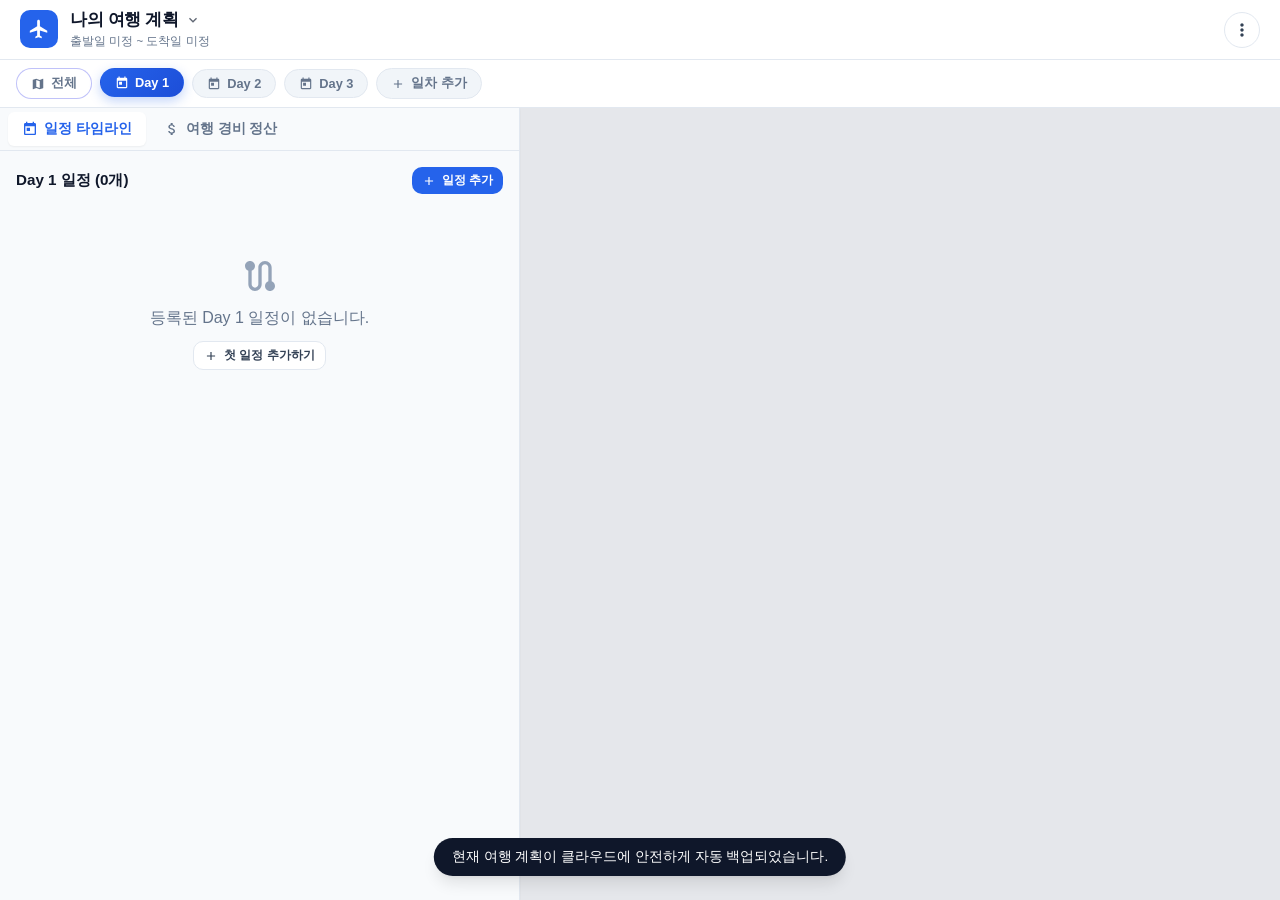
==== commit 69cdbc03: "feat(map): 모든 날짜의 마커와 동선을 한눈에 조망하는 전체 보기(All Days) 기능 추가 - 상단 Day 슬라이더 바 맨 앞에 '전체' 칩을 추가하여 원클릭으로 모든 " ====
--- a/index.html
+++ b/index.html
@@ -2,7 +2,7 @@
 <html lang="ko">
 <head>
   <!--
-    @intent MyTripLog 모바일 바텀시트 손잡이 1:1 실시간 드래그 추종 및 바디 풀다운 축소 제스처 최적화
+    @intent 상단 헤더 메뉴에서 내장 고정된 Google Maps 및 Supabase 클라우드 설정 메뉴 제거, 3대 핵심 메뉴로 정돈
     @agent  Gemini/manager-develop
     @branch feat/mytriplog-core
     @author @developer_name
@@ -28,10 +28,10 @@
   <script src="https://cdnjs.cloudflare.com/ajax/libs/lz-string/1.5.0/lz-string.min.js" crossorigin=""></script>
 
   <!-- 스타일시트 (캐시 버스팅 적용) -->
-  <link rel="stylesheet" href="css/reset.css?v=20260929_2230" />
-  <link rel="stylesheet" href="css/variables.css?v=20260929_2230" />
-  <link rel="stylesheet" href="css/layout.css?v=20260929_2230" />
-  <link rel="stylesheet" href="css/components.css?v=20260929_2230" />
+  <link rel="stylesheet" href="css/reset.css?v=20260929_2345" />
+  <link rel="stylesheet" href="css/variables.css?v=20260929_2345" />
+  <link rel="stylesheet" href="css/layout.css?v=20260929_2345" />
+  <link rel="stylesheet" href="css/components.css?v=20260929_2345" />
 </head>
 <body>
   <div class="app-container">
@@ -85,25 +85,6 @@
               <path d="M3.9 12c0-1.71 1.39-3.1 3.1-3.1h4V7H7c-2.76 0-5 2.24-5 5s2.24 5 5 5h4v-1.9H7c-1.71 0-3.1-1.39-3.1-3.1zM8 13h8v-2H8v2zm9-6h-4v1.9h4c1.71 0 3.1 1.39 3.1 3.1s-1.39 3.1-3.1 3.1h-4V17h4c2.76 0 5-2.24 5-5s-2.24-5-5-5z"/>
             </svg>
             <span>여행 일정 링크 복사</span>
-          </button>
-          <button type="button" id="btn-menu-maps-config" class="dropdown-menu-item" role="menuitem">
-            <svg xmlns="http://www.w3.org/2000/svg" viewBox="0 0 24 24" width="16" height="16" fill="currentColor">
-              <path d="M20.5 3l-.16.03L15 5.1 9 3 3.36 4.9c-.21.07-.36.25-.36.48V20.5c0 .28.22.5.5.5l.16-.03L9 18.9l6 2.1 5.64-1.9c.21-.07.36-.25.36-.48V3.5c0-.28-.22-.5-.5-.5zM15 19l-6-2.11V5l6 2.11V19z"/>
-            </svg>
-            <span>Google Maps 키 설정</span>
-          </button>
-          <div class="dropdown-menu-divider"></div>
-          <button type="button" id="btn-menu-cloud-sync" class="dropdown-menu-item dropdown-menu-cloud" role="menuitem">
-            <div class="cloud-menu-icon-wrap">
-              <svg xmlns="http://www.w3.org/2000/svg" viewBox="0 0 24 24" width="16" height="16" fill="currentColor">
-                <path d="M19.35 10.04C18.67 6.59 15.64 4 12 4 9.11 4 6.6 5.64 5.35 8.04 2.34 8.36 0 10.91 0 14c0 3.31 2.69 6 6 6h13c2.76 0 5-2.24 5-5 0-2.64-2.05-4.78-4.65-4.96zM10 13v-3l4 4-4 4v-3H6v-2h4z"/>
-              </svg>
-              <span class="sync-dot active"></span>
-            </div>
-            <div class="cloud-menu-text">
-              <span>클라우드 동기화 상태</span>
-              <small id="header-menu-cloud-status">실시간 자동 저장 중</small>
-            </div>
           </button>
         </div>
       </div>
@@ -249,17 +230,17 @@
 
   <!-- Supabase 공식 클라이언트 라이브러리 및 연동 매니저 -->
   <script src="https://cdn.jsdelivr.net/npm/@supabase/supabase-js@2"></script>
-  <script src="js/supabase.js?v=20260929_2230"></script>
+  <script src="js/supabase.js?v=20260929_2345"></script>
 
   <!-- 스크립트 모듈 로드 (캐시 버스팅 적용) -->
-  <script src="js/icons.js?v=20260929_2230"></script>
-  <script src="js/db.js?v=20260929_2230"></script>
-  <script src="js/expense.js?v=20260929_2230"></script>
-  <script src="js/store.js?v=20260929_2230"></script>
-  <script src="js/geocoder.js?v=20260929_2230"></script>
-  <script src="js/map.js?v=20260929_2230"></script>
-  <script src="js/forms.js?v=20260929_2230"></script>
-  <script src="js/share.js?v=20260929_2230"></script>
-  <script src="js/app.js?v=20260929_2230"></script>
+  <script src="js/icons.js?v=20260929_2345"></script>
+  <script src="js/db.js?v=20260929_2345"></script>
+  <script src="js/expense.js?v=20260929_2345"></script>
+  <script src="js/store.js?v=20260929_2345"></script>
+  <script src="js/geocoder.js?v=20260929_2345"></script>
+  <script src="js/map.js?v=20260929_2345"></script>
+  <script src="js/forms.js?v=20260929_2345"></script>
+  <script src="js/share.js?v=20260929_2345"></script>
+  <script src="js/app.js?v=20260929_2345"></script>
 </body>
 </html>
--- a/css/variables.css
+++ b/css/variables.css
@@ -78,15 +78,15 @@
   --transition-normal: 250ms ease;
   --transition-slow: 350ms cubic-bezier(0.16, 1, 0.3, 1);
 
-  /* 레이아웃 계층 (Z-Index) - 바텀시트 및 내비게이션 위로 모달 최상단 노출 보장 */
+  /* 레이아웃 계층 (Z-Index) - 상단 헤더 및 드롭다운이 바텀시트/Day칩보다 상위에 위치하도록 정렬 */
   --z-map: 1;
   --z-map-controls: 500;
   --z-panel: 1000;
-  --z-header: 2000;
   --z-day-chips: 2100;
   --z-bottomsheet: 8000;
-  --z-bottom-nav: 9000;
-  --z-dropdown: 9500;
+  --z-bottom-nav: 8500;
+  --z-header: 9200; /* 상단 헤더가 바텀시트(8000) 및 Day 칩(2100)보다 항상 최상위에 위치 */
+  --z-dropdown: 9500; /* 헤더 드롭다운 메뉴 */
   --z-modal: 10000;
   --z-lightbox: 11000;
   --z-toast: 12000;
--- a/css/layout.css
+++ b/css/layout.css
@@ -28,7 +28,8 @@
   padding: 0 20px;
   background-color: var(--bg-surface);
   border-bottom: 1px solid var(--border-subtle);
-  z-index: var(--z-header);
+  position: relative;
+  z-index: var(--z-header, 9200);
   flex-shrink: 0;
 }
 
@@ -130,6 +131,7 @@
   gap: 8px;
   flex-shrink: 0;
   position: relative;
+  z-index: var(--z-dropdown, 9500);
 }
 
 /* 헤더 액션 버튼 (데스크톱 컴팩트 캡슐 / 모바일 원형 아이콘) */
@@ -238,7 +240,8 @@
   -ms-overflow-style: none;
   -webkit-overflow-scrolling: touch;
   scroll-behavior: smooth;
-  z-index: 90;
+  position: relative;
+  z-index: var(--z-day-chips, 2100);
 }
 
 .day-chip-slider-wrapper::-webkit-scrollbar {
@@ -389,7 +392,7 @@
   /* 상단 Day 칩 슬라이더 모바일 특화 스타일 */
   .day-chip-slider-wrapper {
     position: relative;
-    z-index: 8000 !important;
+    z-index: var(--z-day-chips, 2100);
     padding: 6px 12px;
     background-color: rgba(255, 255, 255, 0.98);
     backdrop-filter: blur(8px);
@@ -397,7 +400,7 @@
   }
 
   /**
-   * @intent 모바일 바텀시트 프리미엄 디자인 및 순수 transform 기반 고속 GPU 모션 최적화
+   * @intent 모바일 바텀시트 높이를 상단 헤더(60px)와 하단 네비(62px) 사이(100vh - 122px)로 정밀 조정하여 풀화면 시 헤더 가림 완벽 방지
    * @agent  Gemini/manager-develop
    * @branch feat/mytriplog-core
    * @author @developer_name
@@ -414,8 +417,8 @@
     border-radius: 28px 28px 0 0;
     box-shadow: 0 -12px 36px rgba(15, 23, 42, 0.12), 0 -2px 8px rgba(15, 23, 42, 0.04) !important;
     z-index: var(--z-bottomsheet) !important;
-    height: calc(100vh - 62px) !important;
-    height: calc(100dvh - 62px) !important;
+    height: calc(100vh - 122px) !important;
+    height: calc(100dvh - 122px) !important;
     transition: transform 0.38s cubic-bezier(0.2, 0.9, 0.3, 1);
     will-change: transform;
     overflow: hidden;
--- a/css/components.css
+++ b/css/components.css
@@ -2994,11 +2994,11 @@
   right: 0;
   min-width: 220px;
   background: #ffffff;
-  border: 1px solid var(--border-subtle);
+  border: 1px solid rgba(0, 0, 0, 0.08);
   border-radius: 14px;
-  box-shadow: 0 10px 30px rgba(0, 0, 0, 0.12);
+  box-shadow: 0 12px 36px rgba(0, 0, 0, 0.18), 0 2px 8px rgba(0, 0, 0, 0.08);
   padding: 6px;
-  z-index: 1000;
+  z-index: var(--z-dropdown, 9500);
   animation: dropdownFadeIn 0.2s cubic-bezier(0.16, 1, 0.3, 1);
 }
 
@@ -3109,3 +3109,79 @@
   line-height: 1.2;
 }
 
+/* ==========================================================================
+   전체 일차(All Days) 개요 및 날짜별 구분선 / 배지 스타일
+   ========================================================================== */
+
+.day-chip.chip-all {
+  font-weight: 700;
+  border-color: rgba(99, 102, 241, 0.4);
+  background: var(--bg-surface, #ffffff);
+}
+
+.day-chip.chip-all:hover {
+  border-color: #6366f1;
+  color: #4f46e5;
+}
+
+.day-chip.chip-all.active {
+  background: linear-gradient(135deg, #4f46e5 0%, #7c3aed 100%);
+  color: #ffffff;
+  border-color: transparent;
+  box-shadow: 0 4px 14px rgba(79, 70, 229, 0.35);
+  transform: translateY(-1px);
+}
+
+.day-chip.chip-all.active:hover {
+  filter: brightness(1.06);
+}
+
+/* 타임라인 날짜 구분 헤더 */
+.timeline-day-divider {
+  display: flex;
+  align-items: center;
+  gap: 8px;
+  margin: 20px 0 12px 0;
+  padding-bottom: 6px;
+  border-bottom: 1px dashed var(--gray-300, #cbd5e1);
+}
+
+.day-divider-pill {
+  padding: 2px 8px;
+  border-radius: 12px;
+  color: #ffffff;
+  font-size: 0.75rem;
+  font-weight: 700;
+}
+
+.day-divider-date {
+  font-size: 0.82rem;
+  font-weight: 600;
+  color: var(--text-muted, #64748b);
+}
+
+.day-divider-count {
+  font-size: 0.75rem;
+  color: var(--gray-500, #94a3b8);
+  margin-left: auto;
+}
+
+/* 지도 팝업 및 타임라인 카드 내 Day 배지 */
+.popup-day-pill {
+  display: inline-block;
+  padding: 2px 6px;
+  border-radius: 4px;
+  color: #ffffff;
+  font-size: 0.72rem;
+  font-weight: 700;
+  margin-right: 4px;
+}
+
+.category-tag.day-pill-tag {
+  border: none;
+  font-size: 0.72rem;
+  padding: 2px 7px;
+  border-radius: var(--radius-sm, 6px);
+}
+
+
